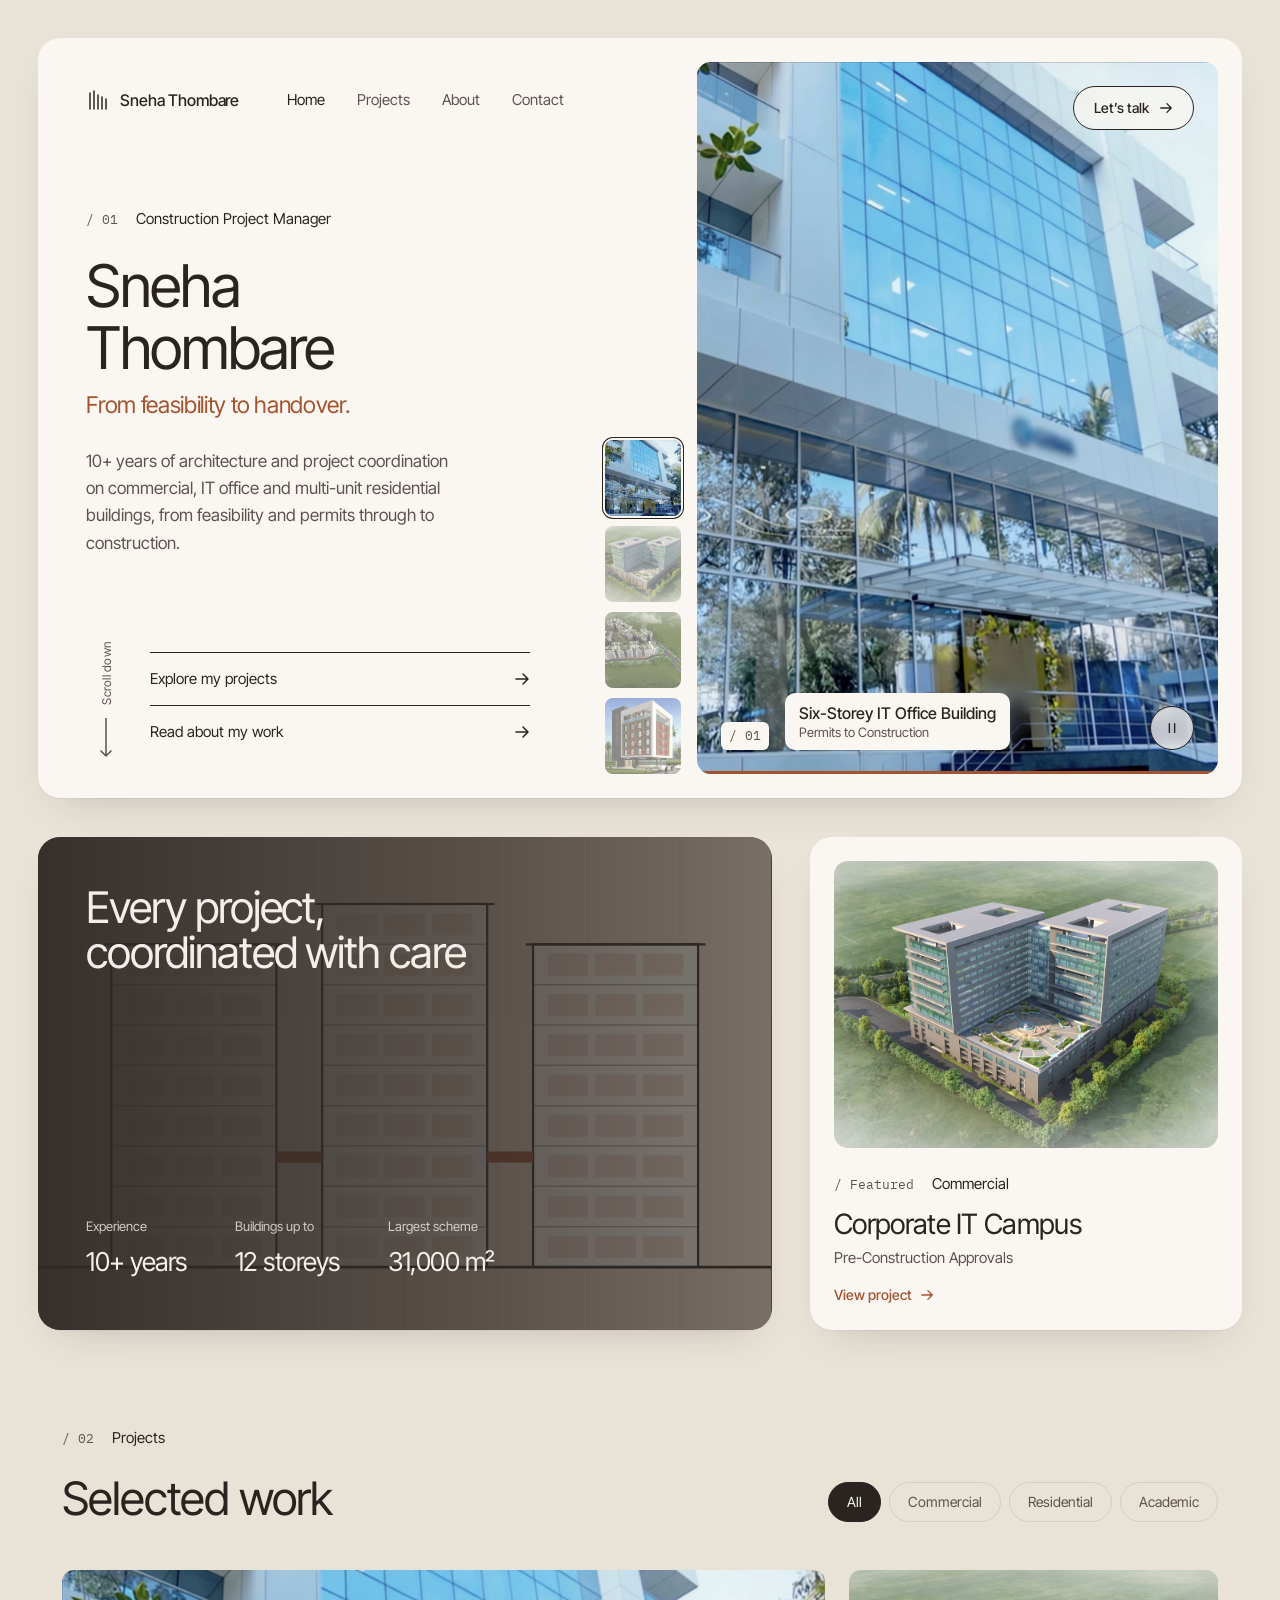
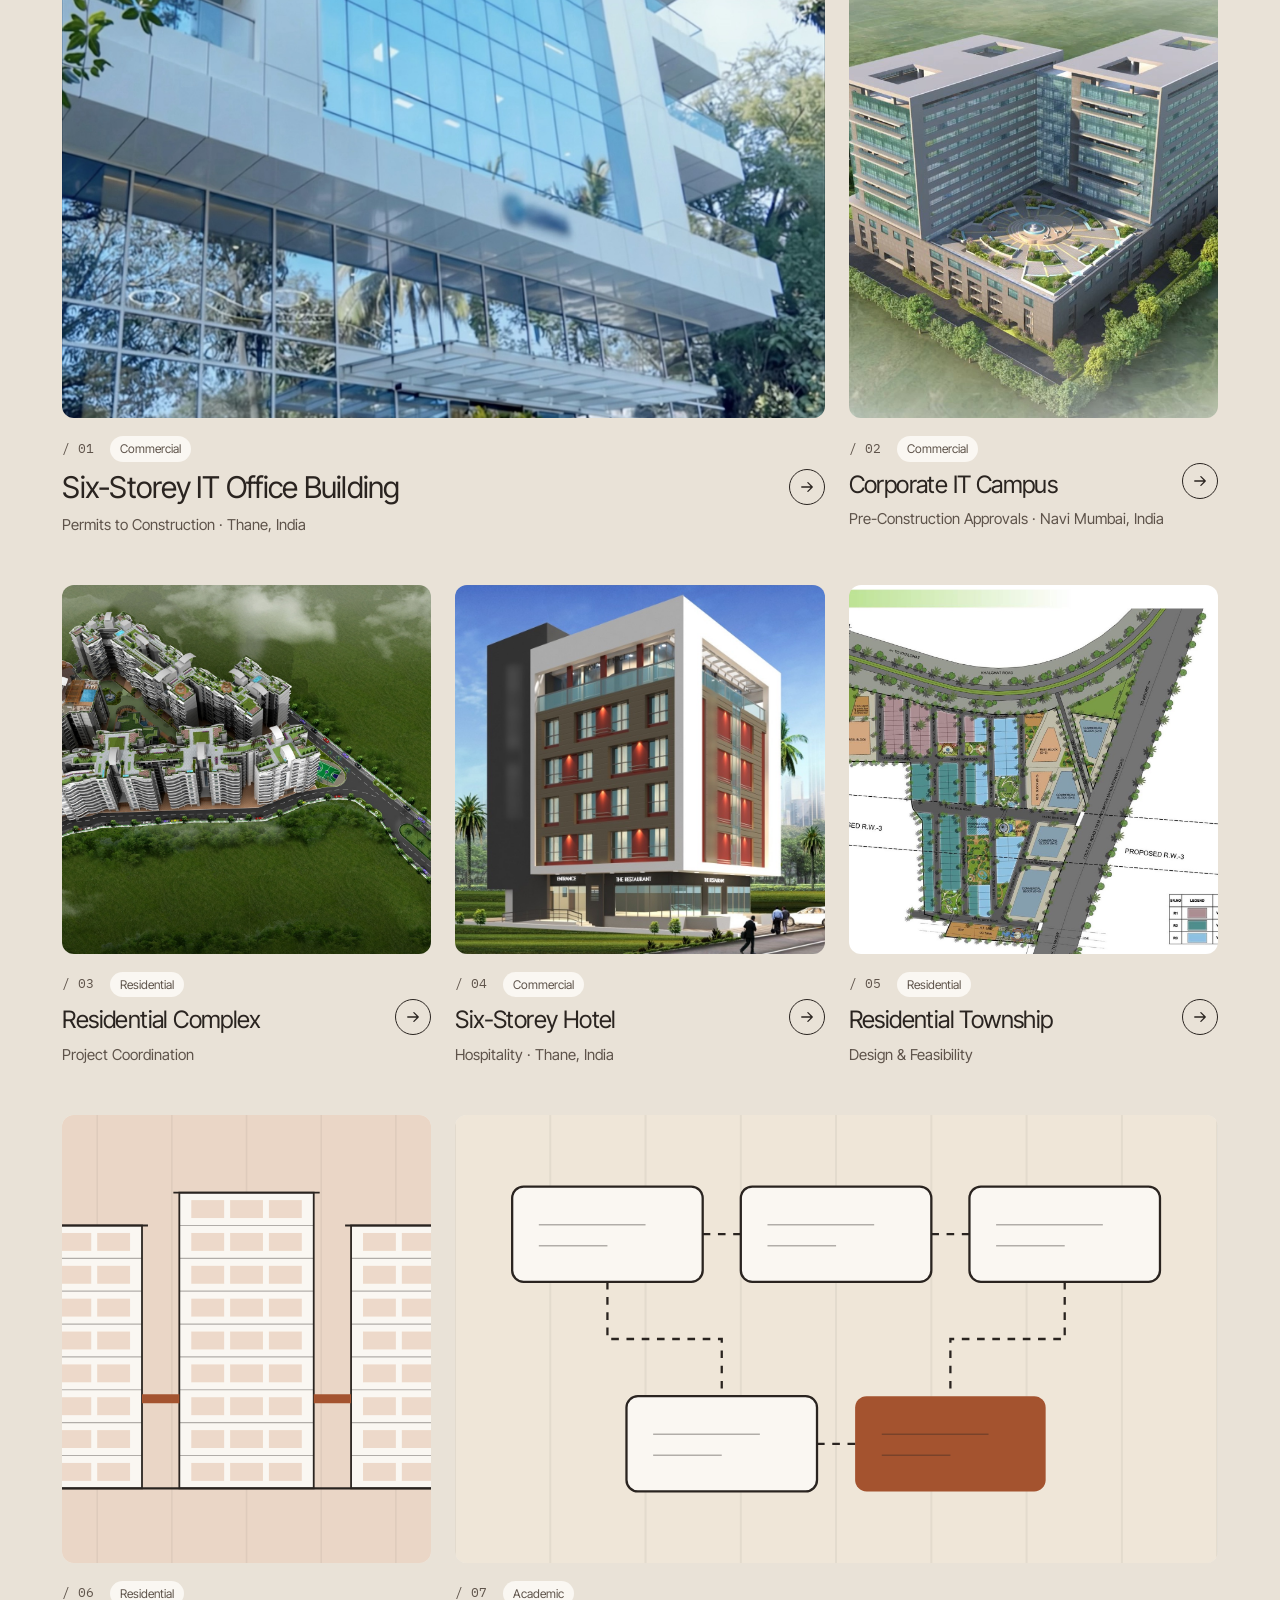
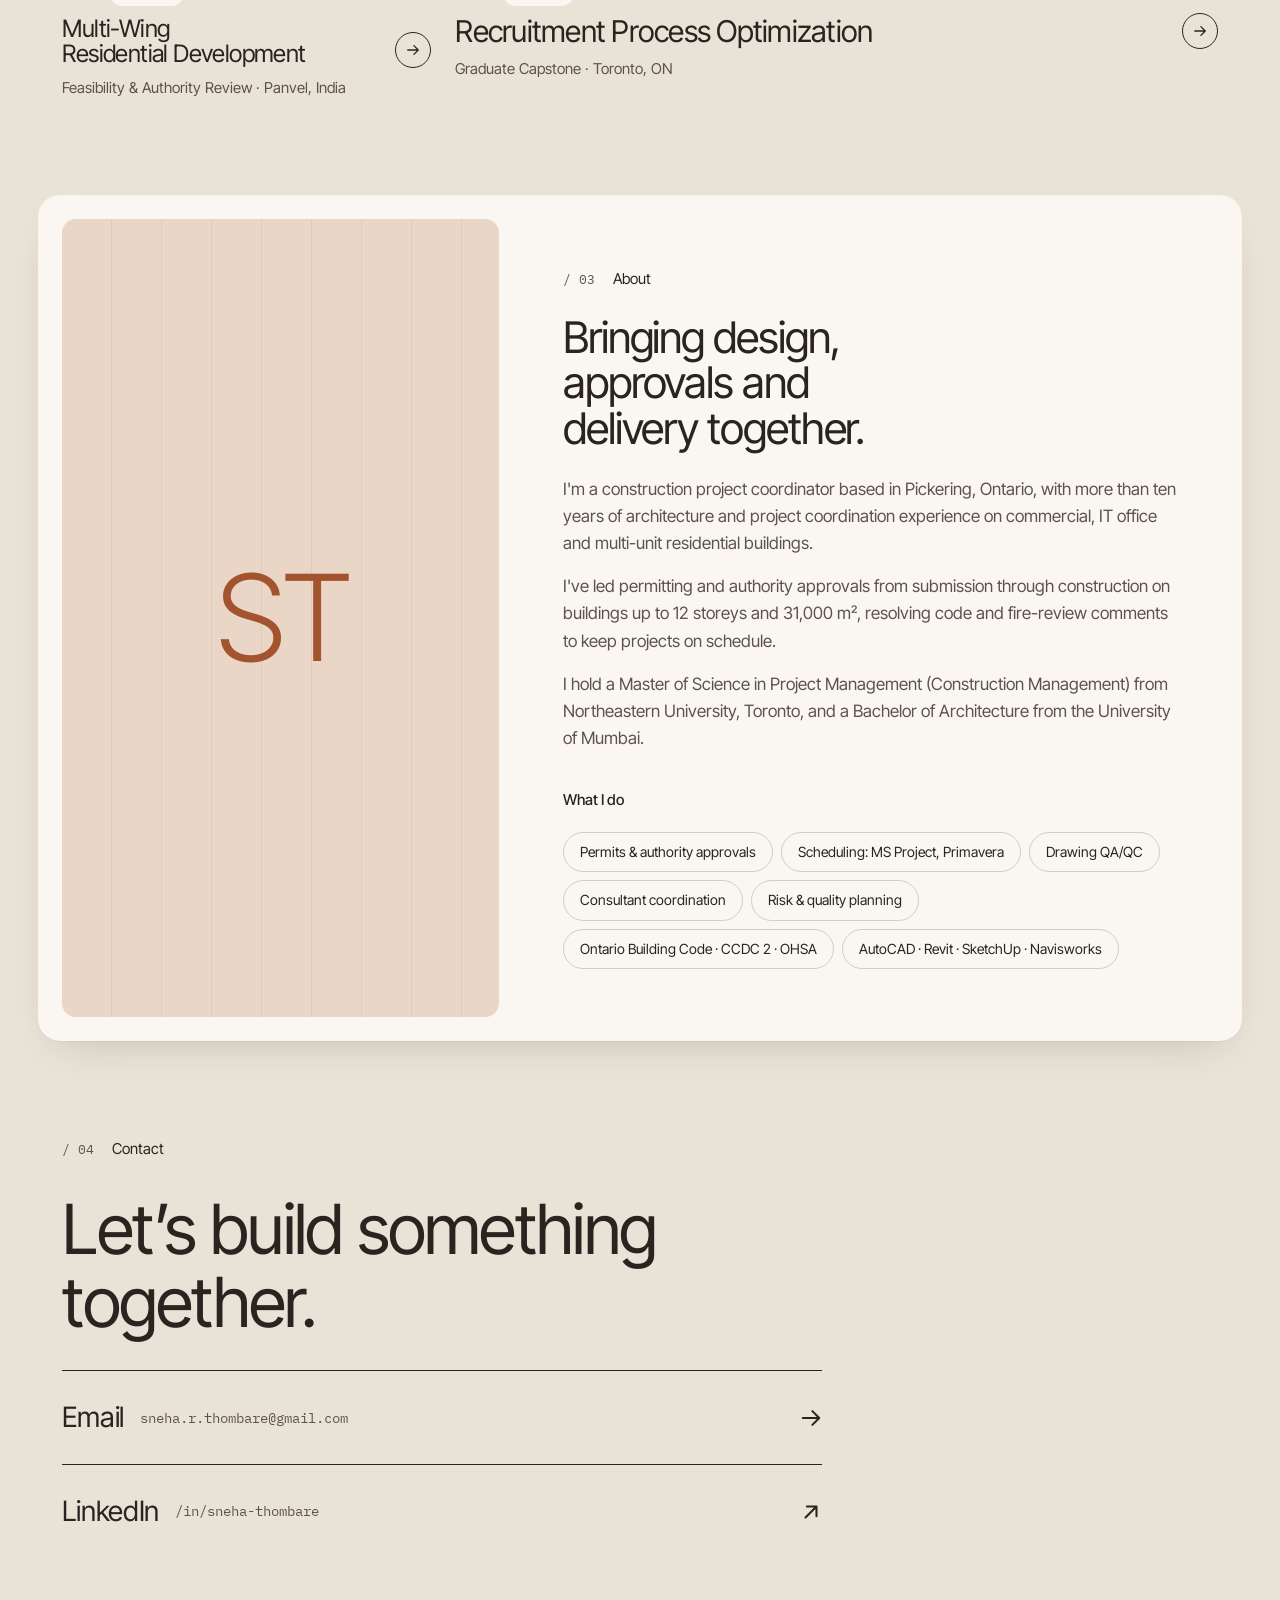
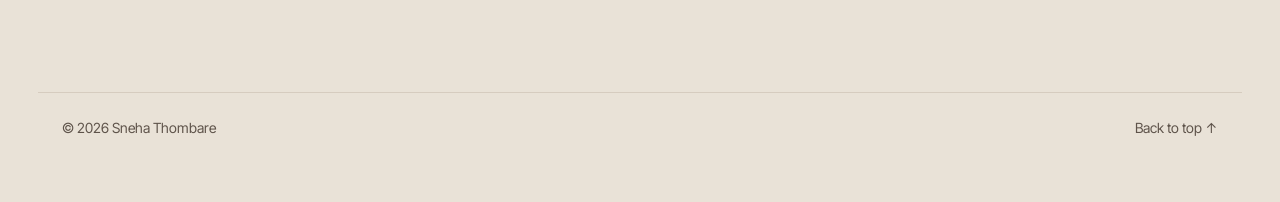
==== index.html @ eb69fbe0 "Portfolio website: home, project pages, photos Co-Authored-By: Claude Opus 5.5 <noreply@anthropic.co" ====
<!doctype html>
<html lang="en">
<head>
  <meta charset="utf-8" />
  <meta name="viewport" content="width=device-width, initial-scale=1" />
  <title>Sneha Thombare · Construction Project Manager</title>
  <meta name="description" content="Portfolio of Sneha Thombare, construction project manager working across residential and commercial developments." />
  <link rel="preconnect" href="https://fonts.googleapis.com" />
  <link rel="preconnect" href="https://fonts.gstatic.com" crossorigin />
  <link href="https://fonts.googleapis.com/css2?family=IBM+Plex+Mono:wght@400;500&family=Inter+Tight:wght@300;400;500;600&display=swap" rel="stylesheet" />
  <link rel="stylesheet" href="css/styles.css" />
</head>
<body>
  <a class="skip-link" href="#main">Skip to main content</a>

  <div class="page">
    <!-- ───────────── HERO SHEET ───────────── -->
    <header class="sheet hero" id="top">
      <div class="hero__text">
        <nav class="nav" aria-label="Primary">
          <a class="brand" href="#top" aria-label="Sneha Thombare, home">
            <svg class="brand__mark" viewBox="0 0 24 24" aria-hidden="true"><path d="M4 21V5M8 21V3M12 21V7M16 21V9M20 21V11"/></svg>
            <span class="brand__name">Sneha Thombare</span>
          </a>
          <button class="nav__toggle" aria-expanded="false" aria-controls="nav-links">Menu</button>
          <ul class="nav__links" id="nav-links">
            <li><a href="#top" aria-current="page">Home</a></li>
            <li><a href="#projects">Projects</a></li>
            <li><a href="#about">About</a></li>
            <li><a href="#contact">Contact</a></li>
          </ul>
        </nav>

        <div class="hero__body">
          <p class="eyebrow"><span class="eyebrow__num">/ 01</span><span data-site="title">Construction Project Manager</span></p>
          <h1 class="hero__title">Sneha <br />Thombare</h1>
          <p class="hero__tagline">From feasibility to handover.</p>
          <p class="hero__lede" data-site="intro"></p>
        </div>

        <div class="hero__foot">
          <a class="scroll-cue" href="#projects"><span>Scroll down</span><svg viewBox="0 0 12 40" aria-hidden="true"><path d="M6 0v38M1 33l5 5 5-5"/></svg></a>
          <ul class="link-rows">
            <li><a href="#projects">Explore my projects <svg viewBox="0 0 16 16" aria-hidden="true"><path d="M2 8h12M9 3l5 5-5 5"/></svg></a></li>
            <li><a href="#about">Read about my work <svg viewBox="0 0 16 16" aria-hidden="true"><path d="M2 8h12M9 3l5 5-5 5"/></svg></a></li>
          </ul>
        </div>
      </div>

      <div class="hero__visual">
        <div class="thumbs" role="group" aria-label="Featured projects" id="hero-thumbs"></div>
        <figure class="stage">
          <div class="stage__media" id="hero-stage"></div>
          <a class="pill" href="#contact">Let’s talk <svg viewBox="0 0 16 16" aria-hidden="true"><path d="M2 8h12M9 3l5 5-5 5"/></svg></a>
          <div class="stage__bar">
            <figcaption class="stage__caption" id="hero-caption"></figcaption>
            <button class="stage__toggle" id="hero-toggle" type="button" aria-label="Pause slideshow" aria-pressed="false">
              <svg class="i-pause" viewBox="0 0 16 16" aria-hidden="true"><path d="M5 3v10M11 3v10"/></svg>
              <svg class="i-play" viewBox="0 0 16 16" aria-hidden="true"><path d="M5 3l8 5-8 5z"/></svg>
            </button>
          </div>
          <div class="stage__progress" aria-hidden="true"><span id="hero-progress"></span></div>
        </figure>
      </div>
    </header>

    <main id="main">
      <!-- ───────────── BENTO STRIP ───────────── -->
      <section class="bento" aria-label="Highlights">
        <article class="sheet bento__statement">
          <div class="bento__statement-art" id="statement-art" aria-hidden="true"></div>
          <div class="bento__statement-text">
            <h2>Every project, <br />coordinated with care</h2>
            <dl class="stats" id="stats"></dl>
          </div>
        </article>
        <a class="sheet bento__feature" id="bento-feature" href="#projects"></a>
      </section>

      <!-- ───────────── PROJECTS ───────────── -->
      <section class="section" id="projects" aria-labelledby="projects-title">
        <div class="section__head">
          <p class="eyebrow"><span class="eyebrow__num">/ 02</span>Projects</p>
          <h2 id="projects-title" class="section__title">Selected work</h2>
          <div class="filters" role="group" aria-label="Filter projects by category" id="filters"></div>
        </div>
        <ul class="grid" id="project-grid"></ul>
        <p class="grid__empty" id="grid-status" role="status" aria-live="polite"></p>
      </section>

      <!-- ───────────── ABOUT ───────────── -->
      <section class="section sheet about" id="about" aria-labelledby="about-title">
        <div class="about__portrait">
          <!-- Replace with: <img src="images/portrait.jpg" alt="Portrait of Sneha Thombare" width="600" height="750"> -->
          <div class="portrait-ph" aria-hidden="true"><span>ST</span></div>
        </div>
        <div class="about__text">
          <p class="eyebrow"><span class="eyebrow__num">/ 03</span>About</p>
          <h2 id="about-title" class="section__title">Bringing design, approvals and delivery together.</h2>
          <div id="about-bio" class="about__bio"></div>
          <h3 class="about__sub">What I do</h3>
          <ul class="skills" id="about-skills"></ul>
        </div>
      </section>

      <!-- ───────────── CONTACT ───────────── -->
      <section class="section contact" id="contact" aria-labelledby="contact-title">
        <p class="eyebrow"><span class="eyebrow__num">/ 04</span>Contact</p>
        <h2 id="contact-title" class="contact__title">Let’s build something <br />together.</h2>
        <ul class="link-rows link-rows--lg">
          <li><a id="contact-email" href="#">Email <span class="link-rows__meta" data-site="email"></span><svg viewBox="0 0 16 16" aria-hidden="true"><path d="M2 8h12M9 3l5 5-5 5"/></svg></a></li>
          <li><a id="contact-linkedin" href="#" target="_blank" rel="noopener">LinkedIn <span class="link-rows__meta">/in/sneha-thombare</span><svg viewBox="0 0 16 16" aria-hidden="true"><path d="M4 12L12 4M5 4h7v7"/></svg></a></li>
        </ul>
      </section>
    </main>

    <footer class="footer">
      <span>© <span id="year"></span> Sneha Thombare</span>
      <a href="#top">Back to top ↑</a>
    </footer>
  </div>

  <script src="js/data.js"></script>
  <script src="js/main.js"></script>
</body>
</html>
---- css/styles.css ----
/* ─────────────────────────────────────────────
   Sneha Thombare · Portfolio
   Warm earthy palette — edit the tokens below to re-brand.
   ───────────────────────────────────────────── */
:root {
  color-scheme: light;

  /* Colour tokens */
  --bg: #e9e2d7;          /* sand page background */
  --surface: #faf7f2;     /* sheet / card */
  --surface-2: #f2ece3;   /* subtle panels */
  --ink: #2a2420;         /* primary text */
  --ink-soft: #5e534a;    /* secondary text (≥5.9:1 on sand) */
  --line: #d6ccbf;        /* hairlines */
  --accent: #a4532f;      /* terracotta */
  --accent-ink: #ffffff;
  --accent-soft: #e8cdb9;
  --olive: #7c7f5c;
  --dark: #2f2925;
  --on-dark: #f3eee6;

  /* Art tones */
  --tone-sand: #efe6d8;
  --tone-clay: #ead6c6;
  --tone-stone: #e3dfd6;

  /* Type */
  --font-sans: "Inter Tight", system-ui, -apple-system, "Segoe UI", sans-serif;
  --font-mono: "IBM Plex Mono", ui-monospace, "SF Mono", Menlo, monospace;

  /* Spacing (8pt) & shape */
  --s1: 8px; --s2: 16px; --s3: 24px; --s4: 32px; --s5: 48px; --s6: 64px; --s7: 96px;
  --radius: 22px;
  --radius-sm: 12px;
  --shadow: 0 1px 0 rgb(42 36 32 / 0.04), 0 18px 40px -24px rgb(42 36 32 / 0.25);
  --ease: cubic-bezier(0.2, 0.7, 0.2, 1);
  --gutter: clamp(16px, 3vw, 40px);
}

*, *::before, *::after { box-sizing: border-box; }
html { scroll-behavior: smooth; -webkit-text-size-adjust: 100%; }
body {
  margin: 0;
  background: var(--bg);
  color: var(--ink);
  font-family: var(--font-sans);
  font-size: 16px;
  line-height: 1.6;
  -webkit-font-smoothing: antialiased;
}
img, svg { display: block; max-width: 100%; }
a { color: inherit; text-decoration: none; }
button { font: inherit; color: inherit; cursor: pointer; }
h1, h2, h3 { margin: 0; font-weight: 400; letter-spacing: -0.025em; line-height: 1.05; text-wrap: balance; }
p { margin: 0; }
ul { margin: 0; padding: 0; list-style: none; }
:focus-visible { outline: 2px solid var(--accent); outline-offset: 3px; border-radius: 6px; }

.skip-link {
  position: absolute; left: var(--s2); top: -60px; z-index: 100;
  background: var(--ink); color: var(--surface); padding: 10px 16px; border-radius: 8px;
}
.skip-link:focus { top: var(--s2); }

/* svg icon strokes */
.brand__mark path, .link-rows svg path, .pill svg path, .scroll-cue svg path,
.card__arrow svg path, .more svg path, .back svg path {
  fill: none; stroke: currentColor; stroke-width: 1.5; stroke-linecap: round; stroke-linejoin: round;
}

.page { max-width: 1360px; margin: 0 auto; padding: var(--gutter); display: grid; gap: var(--gutter); }
.sheet { background: var(--surface); border-radius: var(--radius); box-shadow: var(--shadow); }

.eyebrow {
  display: flex; gap: 18px; align-items: baseline;
  font-size: 15px; color: var(--ink);
}
.eyebrow__num { font-family: var(--font-mono); font-size: 13px; color: var(--ink-soft); }

/* ───────── HERO ───────── */
.hero {
  display: grid;
  grid-template-columns: minmax(0, 1fr) minmax(0, 1.18fr);
  gap: var(--s3);
  padding: var(--s3);
  min-height: min(760px, calc(100dvh - 2 * var(--gutter)));
}
.hero__text { display: flex; flex-direction: column; padding: var(--s2) var(--s2) var(--s2) var(--s3); }

.nav { display: flex; align-items: center; gap: var(--s5); position: relative; }
.brand { display: inline-flex; align-items: center; gap: 10px; min-height: 44px; }
.brand__mark { width: 24px; height: 24px; }
.brand__name { font-weight: 500; letter-spacing: -0.01em; }
.nav__links { display: flex; gap: var(--s4); font-size: 15px; }
.nav__links a { color: var(--ink-soft); padding: 10px 0; transition: color .2s var(--ease); }
.nav__links a:hover, .nav__links a[aria-current="page"] { color: var(--ink); }
.nav__toggle { display: none; }

.hero__body { margin-top: auto; padding-top: var(--s6); }
.hero__title { font-size: clamp(40px, 4.6vw, 68px); font-weight: 400; margin: var(--s3) 0 var(--s1); }
.hero__tagline { font-size: clamp(20px, 1.8vw, 26px); letter-spacing: -0.015em; color: var(--accent); margin-bottom: var(--s3); }
.hero__lede { max-width: 38ch; color: var(--ink-soft); font-size: 17px; }

.hero__foot { margin-top: auto; padding-top: var(--s6); display: grid; grid-template-columns: 40px 1fr; align-items: end; gap: var(--s3); }
.scroll-cue { display: flex; flex-direction: column; align-items: center; gap: 14px; font-size: 12px; color: var(--ink-soft); }
.scroll-cue span { writing-mode: vertical-rl; transform: rotate(180deg); letter-spacing: .02em; }
.scroll-cue svg { width: 12px; height: 40px; }

.link-rows { max-width: 380px; }
.link-rows a {
  display: flex; align-items: center; gap: var(--s2);
  border-top: 1px solid var(--ink);
  padding: 14px 0; min-height: 52px; font-size: 15px;
  transition: color .2s var(--ease), padding .25s var(--ease);
}
.link-rows a svg { width: 16px; height: 16px; margin-left: auto; transition: transform .25s var(--ease); }
.link-rows a:hover { color: var(--accent); }
.link-rows a:hover svg { transform: translateX(4px); }

.hero__visual { display: grid; grid-template-columns: 76px minmax(0, 1fr); gap: var(--s2); align-items: end; }
.thumbs { display: grid; gap: 10px; padding-bottom: 0; }
.thumb {
  padding: 0; border: 0; background: none; border-radius: 8px; overflow: hidden;
  aspect-ratio: 1; opacity: .55; outline-offset: 2px;
  transition: opacity .25s var(--ease), transform .25s var(--ease);
}
.thumb:hover { opacity: .85; }
.thumb[aria-pressed="true"] { opacity: 1; box-shadow: 0 0 0 2px var(--surface), 0 0 0 3px var(--ink); }
.thumb svg, .thumb img { width: 100%; height: 100%; object-fit: cover; }

.stage { position: relative; margin: 0; height: 100%; min-height: 420px; border-radius: 14px; overflow: hidden; background: var(--surface-2); }
.stage__media, .stage__media svg, .stage__media img { position: absolute; inset: 0; width: 100%; height: 100%; object-fit: cover; }
.stage__media.is-swap { animation: swap .6s var(--ease); }
@keyframes swap { from { opacity: 0; transform: scale(1.03); } to { opacity: 1; transform: none; } }
.pill {
  position: absolute; top: var(--s3); right: var(--s3);
  display: inline-flex; align-items: center; gap: 10px;
  min-height: 44px; padding: 0 20px; border-radius: 999px;
  border: 1px solid var(--ink); background: rgb(250 247 242 / .75); backdrop-filter: blur(6px);
  font-size: 14px; font-weight: 500;
  transition: background .2s var(--ease), color .2s var(--ease), border-color .2s var(--ease);
}
.pill svg { width: 14px; height: 14px; }
.pill:hover { background: var(--accent); border-color: var(--accent); color: var(--accent-ink); }
.pill--static { position: static; margin-top: var(--s3); }
.stage__bar {
  position: absolute; left: var(--s3); bottom: var(--s3); right: var(--s3);
  display: flex; align-items: flex-end; justify-content: space-between; gap: var(--s2);
}
.stage__caption { display: flex; align-items: flex-end; gap: var(--s2); min-width: 0; }
.stage__toggle {
  flex: none; width: 44px; height: 44px; border-radius: 50%;
  display: grid; place-items: center;
  border: 1px solid var(--ink); background: rgb(250 247 242 / .75); backdrop-filter: blur(6px);
  transition: background .2s var(--ease), color .2s var(--ease);
}
.stage__toggle:hover { background: var(--ink); color: var(--surface); }
.stage__toggle svg { width: 14px; height: 14px; }
.stage__toggle path { stroke: currentColor; stroke-width: 1.6; stroke-linecap: round; stroke-linejoin: round; fill: none; }
.stage__toggle .i-play path { fill: currentColor; }
.stage__toggle .i-play, .stage__toggle.is-paused .i-pause { display: none; }
.stage__toggle.is-paused .i-play { display: block; }
.stage__progress { position: absolute; left: 0; right: 0; bottom: 0; height: 3px; background: rgb(42 36 32 / .08); }
.stage__progress span { display: block; height: 100%; width: 100%; background: var(--accent); transform-origin: left; transform: scaleX(0); }
@keyframes progress { from { transform: scaleX(0); } to { transform: scaleX(1); } }
.stage__num { white-space: nowrap; font-family: var(--font-mono); font-size: 13px; color: var(--ink); background: var(--surface); padding: 4px 8px; border-radius: 6px; }
.stage__caption a { display: grid; background: var(--surface); padding: 10px 14px; border-radius: 10px; line-height: 1.3; }
.stage__caption strong { font-weight: 500; }
.stage__caption span { font-size: 13px; color: var(--ink-soft); }
.stage__caption a:hover strong { color: var(--accent); }

/* ───────── BENTO ───────── */
.bento { display: grid; grid-template-columns: minmax(0, 1.7fr) minmax(0, 1fr); gap: var(--gutter); }
.bento__statement { position: relative; overflow: hidden; min-height: 440px; background: var(--dark); color: var(--on-dark); display: flex; }
.bento__statement-art { position: absolute; inset: 0; opacity: .5; }
.bento__statement-art svg { width: 100%; height: 100%; }
.bento__statement::after { content: ""; position: absolute; inset: 0; background: linear-gradient(90deg, rgb(47 41 37 / .92) 0%, rgb(47 41 37 / .55) 60%, rgb(47 41 37 / .2)); }
.bento__statement-text { position: relative; z-index: 1; padding: var(--s5); display: flex; flex-direction: column; justify-content: space-between; gap: var(--s5); }
.bento__statement h2 { font-size: clamp(32px, 3.4vw, 50px); }
.stats { display: flex; gap: var(--s5); margin: 0; }
.stats dt { font-size: 13px; opacity: .8; }
.stats dd { margin: 4px 0 0; font-size: 26px; letter-spacing: -0.02em; }

.bento__feature { display: flex; flex-direction: column; padding: var(--s3); gap: var(--s3); transition: transform .3s var(--ease); }
.bento__feature-media { border-radius: 14px; overflow: hidden; aspect-ratio: 4/3; }
.bento__feature-media svg, .bento__feature-media img { width: 100%; height: 100%; object-fit: cover; transition: transform .6s var(--ease); }
.bento__feature:hover .bento__feature-media > * { transform: scale(1.03); }
.bento__feature-text { display: grid; gap: 6px; margin-top: auto; }
.bento__feature h3 { font-size: 28px; margin-top: 8px; }
.bento__feature-text > p:not(.eyebrow) { color: var(--ink-soft); font-size: 15px; }
.more { display: inline-flex; align-items: center; gap: 8px; font-size: 14px; font-weight: 500; margin-top: 8px; color: var(--accent); }
.more svg { width: 14px; height: 14px; transition: transform .25s var(--ease); }
.bento__feature:hover .more svg { transform: translateX(4px); }

/* ───────── SECTIONS ───────── */
.section { padding: var(--s7) var(--s3) var(--s5); scroll-margin-top: var(--s3); }
.section__head { display: grid; grid-template-columns: 1fr auto; align-items: end; gap: var(--s3) var(--s4); margin-bottom: var(--s5); }
.section__head .eyebrow { grid-column: 1 / -1; }
.section__title { font-size: clamp(32px, 3.6vw, 52px); }

.filters { display: flex; flex-wrap: wrap; gap: 8px; }
.chip {
  min-height: 40px; padding: 0 18px; border-radius: 999px;
  border: 1px solid var(--line); background: transparent; font-size: 14px; color: var(--ink-soft);
  transition: all .2s var(--ease);
}
.chip:hover { border-color: var(--ink); color: var(--ink); }
.chip[aria-pressed="true"] { background: var(--ink); border-color: var(--ink); color: var(--surface); }

/* Bento grid — 6 columns. lg spans 4, sm/md span 2.
   lg (8:5) and sm (4:5) share the same image height, so rows line up. */
.grid { display: grid; grid-template-columns: repeat(6, minmax(0, 1fr)); gap: var(--s5) var(--s3); }
.card { grid-column: span 2; }
.card--lg { grid-column: span 4; }
.card a { display: grid; gap: 10px; position: relative; }
.card[hidden] { display: none; }
.card__media { aspect-ratio: 4/3; border-radius: var(--radius-sm); overflow: hidden; background: var(--surface-2); }
.card--lg .card__media, .card--sm .card__media { aspect-ratio: auto; height: clamp(340px, 35vw, 500px); }
.card--md .card__media { aspect-ratio: 1/1; }
.card--lg .card__title { font-size: 30px; }
.card__media svg, .card__media img { width: 100%; height: 100%; object-fit: cover; transition: transform .6s var(--ease); }
.card a:hover .card__media > * { transform: scale(1.04); }
.card__meta { display: flex; align-items: center; gap: var(--s2); margin-top: 8px; }
.card__num { font-family: var(--font-mono); font-size: 13px; color: var(--ink-soft); }
.tag { font-size: 12px; padding: 3px 10px; border-radius: 999px; background: var(--surface); color: var(--ink-soft); }
.card__title { font-size: 24px; padding-right: 40px; }
.card__phase { font-size: 15px; color: var(--ink-soft); }
.card__arrow { position: absolute; right: 0; bottom: 32px; width: 36px; height: 36px; border-radius: 50%; border: 1px solid var(--ink); display: grid; place-items: center; transition: all .25s var(--ease); }
.card__arrow svg { width: 14px; height: 14px; }
.card a:hover .card__arrow { background: var(--accent); border-color: var(--accent); color: var(--accent-ink); }
.card a:hover .card__title { color: var(--accent); }
.grid__empty { margin-top: var(--s3); font-size: 14px; color: var(--ink-soft); min-height: 1lh; }

/* About */
.about { display: grid; grid-template-columns: minmax(0, 0.8fr) minmax(0, 1.2fr); gap: var(--s6); padding: var(--s3); }
.about__portrait { border-radius: 14px; overflow: hidden; min-height: 420px; }
.portrait-ph { height: 100%; min-height: 420px; display: grid; place-items: center; background:
  repeating-linear-gradient(90deg, transparent 0 49px, rgb(42 36 32 / .06) 49px 50px), var(--tone-clay); }
.portrait-ph span { font-size: 120px; font-weight: 300; letter-spacing: -0.05em; color: var(--accent); }
.about__portrait img { width: 100%; height: 100%; object-fit: cover; }
.about__text { padding: var(--s5) var(--s4) var(--s5) 0; display: grid; gap: var(--s3); align-content: center; }
.about__text .section__title { font-size: clamp(30px, 3.4vw, 48px); max-width: 18ch; }
.about__bio { display: grid; gap: var(--s2); color: var(--ink-soft); max-width: 62ch; font-size: 17px; }
.about__sub { font-size: 15px; font-weight: 500; letter-spacing: 0; margin-top: var(--s2); }
.skills { display: flex; flex-wrap: wrap; gap: 8px; }
.skills li { font-size: 14px; padding: 8px 16px; border: 1px solid var(--line); border-radius: 999px; }

/* Contact */
.contact { display: grid; gap: var(--s4); padding-bottom: var(--s7); }
.contact__title { font-size: clamp(38px, 5.4vw, 80px); }
.link-rows--lg { max-width: 760px; }
.link-rows--lg a { font-size: clamp(20px, 2.2vw, 28px); padding: var(--s3) 0; letter-spacing: -0.01em; }
.link-rows--lg a svg { width: 22px; height: 22px; }
.link-rows__meta { font-family: var(--font-mono); font-size: 14px; color: var(--ink-soft); letter-spacing: 0; overflow-wrap: anywhere; }

.footer { display: flex; justify-content: space-between; gap: var(--s2); padding: var(--s3); border-top: 1px solid var(--line); font-size: 14px; color: var(--ink-soft); }
.footer a:hover { color: var(--accent); }

/* ───────── CASE STUDY ───────── */
.bar { display: flex; align-items: center; justify-content: space-between; padding: var(--s1) var(--s3); }
.back { display: inline-flex; align-items: center; gap: 10px; min-height: 44px; font-size: 15px; }
.back svg { width: 16px; height: 16px; transition: transform .25s var(--ease); }
.back:hover { color: var(--accent); }
.back:hover svg { transform: translateX(-4px); }
.case { display: grid; gap: var(--gutter); outline: none; }
.case__hero { display: grid; grid-template-columns: minmax(0, 1fr) minmax(0, 1.25fr); gap: var(--s4); padding: var(--s3); }
.case__intro { padding: var(--s5) var(--s3); display: flex; flex-direction: column; gap: var(--s3); }
.case__title { font-size: clamp(36px, 4vw, 60px); }
.case__summary { color: var(--ink-soft); font-size: 17px; max-width: 46ch; }
.facts { display: grid; margin: auto 0 0; border-top: 1px solid var(--ink); }
.facts div { display: flex; justify-content: space-between; gap: var(--s2); padding: 14px 0; border-bottom: 1px solid var(--line); font-size: 15px; }
.facts dt { color: var(--ink-soft); }
.facts dd { margin: 0; text-align: right; }
.case__media { margin: 0; border-radius: 14px; overflow: hidden; min-height: 480px; }
.case__media svg, .case__media img { width: 100%; height: 100%; object-fit: cover; }
.case__body { display: grid; grid-template-columns: minmax(0, 1.6fr) minmax(0, 1fr); gap: var(--gutter); }
.highlights { margin: 0; padding: 0; list-style: none; counter-reset: h; display: grid; gap: var(--s3); }
.highlights li { counter-increment: h; display: grid; grid-template-columns: 40px 1fr; gap: var(--s2); color: var(--ink-soft); font-size: 17px; max-width: 70ch; padding-top: var(--s2); border-top: 1px solid var(--line); }
.highlights li::before { content: "/ " counter(h, decimal-leading-zero); font-family: var(--font-mono); font-size: 13px; color: var(--accent); padding-top: 4px; }
.gallery { display: grid; grid-template-columns: repeat(2, minmax(0, 1fr)); gap: var(--gutter); }
.gallery figure { margin: 0; padding: var(--s2); display: grid; gap: 12px; align-content: start; }
.gallery a { display: block; border-radius: var(--radius-sm); overflow: hidden; background: var(--surface-2); cursor: zoom-in; }
.gallery img { width: 100%; height: auto; transition: transform .6s var(--ease); }
.gallery a:hover img { transform: scale(1.02); }
.gallery figcaption { display: flex; gap: 12px; align-items: baseline; font-size: 14px; color: var(--ink-soft); padding: 0 4px 4px; }
.case__block { padding: var(--s5); display: grid; gap: var(--s3); align-content: start; }
.case__block p { color: var(--ink-soft); font-size: 17px; max-width: 60ch; }
.case__h { font-size: 28px; display: grid; gap: 12px; }
.case__pager { display: grid; grid-template-columns: 1fr 1fr; gap: var(--gutter); }
.case__pager a { padding: var(--s4); display: grid; gap: 8px; transition: transform .3s var(--ease); }
.case__pager a:last-child { text-align: right; }
.case__pager a:last-child .eyebrow { justify-content: flex-end; }
.case__pager strong { font-size: 24px; font-weight: 400; letter-spacing: -0.02em; }
.case__pager a:hover strong { color: var(--accent); }
.case__missing { padding: var(--s6); display: grid; gap: var(--s2); justify-items: start; }
.case__missing h1 { font-size: 48px; }

/* ───────── Placeholder art ───────── */
.art { --tone: var(--tone-sand); }
.art--clay { --tone: var(--tone-clay); }
.art--stone { --tone: var(--tone-stone); }
.a-sky { fill: var(--tone); }
.a-grid line { stroke: var(--ink); stroke-opacity: .06; }
.a-body { fill: var(--surface); stroke: var(--ink); stroke-width: 1.2; }
.a-glass { fill: var(--accent-soft); fill-opacity: .7; }
.a-plot { stroke: var(--ink); stroke-width: .8; stroke-opacity: .5; }
.a-thin { stroke: var(--ink); stroke-opacity: .35; stroke-width: .8; }
.a-line { stroke: var(--ink); stroke-width: 1.2; fill: none; }
.a-dash { stroke-dasharray: 4 4; }
.a-ground { stroke: var(--ink); stroke-width: 1.5; }
.a-tree { fill: var(--olive); fill-opacity: .8; }
.a-ring { fill: none; stroke: var(--ink); stroke-opacity: .4; stroke-dasharray: 3 4; }
.a-road { stroke: var(--surface); stroke-width: 22; fill: none; }
.a-sun { fill: var(--accent); fill-opacity: .85; }
.a-accent { fill: var(--accent); }
.a-accent-line { stroke: var(--accent); stroke-width: 6; }

/* ───────── Motion ───────── */
.reveal { opacity: 0; transform: translateY(18px); transition: opacity .7s var(--ease) var(--d, 0ms), transform .7s var(--ease) var(--d, 0ms); }
.reveal.is-in { opacity: 1; transform: none; }
@media (prefers-reduced-motion: reduce) {
  html { scroll-behavior: auto; }
  *, *::before, *::after { animation-duration: 0.01ms !important; transition-duration: 0.01ms !important; }
  .reveal { opacity: 1; transform: none; }
}

/* ───────── Responsive ───────── */
@media (max-width: 1080px) {
  .hero { grid-template-columns: 1fr; min-height: 0; }
  .hero__body { padding-top: var(--s5); }
  .hero__foot { padding-top: var(--s5); }
  .hero__visual { grid-template-columns: 1fr; }
  .thumbs { grid-template-columns: repeat(4, 64px); order: 2; }
  .stage { min-height: 0; aspect-ratio: 4/3; }
  .grid { grid-template-columns: repeat(2, minmax(0, 1fr)); }
  .card, .card--sm, .card--md { grid-column: span 1; }
  .card--lg { grid-column: 1 / -1; }
  .card__media, .card--sm .card__media, .card--md .card__media { aspect-ratio: 4/3; height: auto; }
  .card--lg .card__media { aspect-ratio: 16/9; height: auto; }
  .bento { grid-template-columns: 1fr; }
  .about { grid-template-columns: 1fr; gap: var(--s3); }
  .about__portrait, .portrait-ph { min-height: 320px; }
  .about__text { padding: var(--s3) var(--s2); }
  .case__hero, .case__body { grid-template-columns: 1fr; }
  .case__media { min-height: 0; aspect-ratio: 4/3; }
}
@media (max-width: 720px) {
  .hero { padding: var(--s2); }
  .hero__text { padding: 0; }
  .nav { justify-content: space-between; gap: var(--s2); }
  .nav__toggle {
    display: inline-flex; align-items: center; min-height: 44px; padding: 0 16px;
    border: 1px solid var(--ink); border-radius: 999px; background: transparent; font-size: 14px;
  }
  .nav__links {
    display: none; position: absolute; top: calc(100% + 8px); left: 0; right: 0; z-index: 20;
    flex-direction: column; gap: 0; padding: var(--s1) var(--s2);
    background: var(--surface); border: 1px solid var(--line); border-radius: var(--radius-sm); box-shadow: var(--shadow);
  }
  .nav__links.is-open { display: flex; }
  .nav__links a { display: block; padding: 12px 0; }
  .hero__foot { grid-template-columns: 1fr; }
  .scroll-cue { display: none; }
  .link-rows { max-width: none; }
  .pill { top: var(--s2); right: var(--s2); }
  .stage__caption { left: var(--s2); right: var(--s2); bottom: var(--s2); }
  .thumbs { grid-template-columns: repeat(4, minmax(0, 1fr)); }
  .bento__statement { min-height: 380px; }
  .bento__statement-text { padding: var(--s4) var(--s3); }
  .stats { gap: var(--s4); flex-wrap: wrap; }
  .section { padding: var(--s6) var(--s1) var(--s4); }
  .section__head { grid-template-columns: 1fr; }
  .grid { grid-template-columns: 1fr; }
  .card, .card--lg, .card--sm, .card--md { grid-column: auto; }
  .card--lg .card__media { aspect-ratio: 4/3; }
  .card--lg .card__title { font-size: 24px; }
  .stage__bar { left: var(--s2); right: var(--s2); bottom: var(--s2); }
  .stage__num { display: none; }
  .case__intro { padding: var(--s3) var(--s1); }
  .case__block { padding: var(--s4) var(--s3); }
  .case__pager, .gallery { grid-template-columns: 1fr; }
  .highlights li { grid-template-columns: 1fr; gap: 4px; font-size: 16px; }
  .case__pager a:last-child { text-align: left; }
  .case__pager a:last-child .eyebrow { justify-content: flex-start; }
  .footer { flex-direction: column; }
}
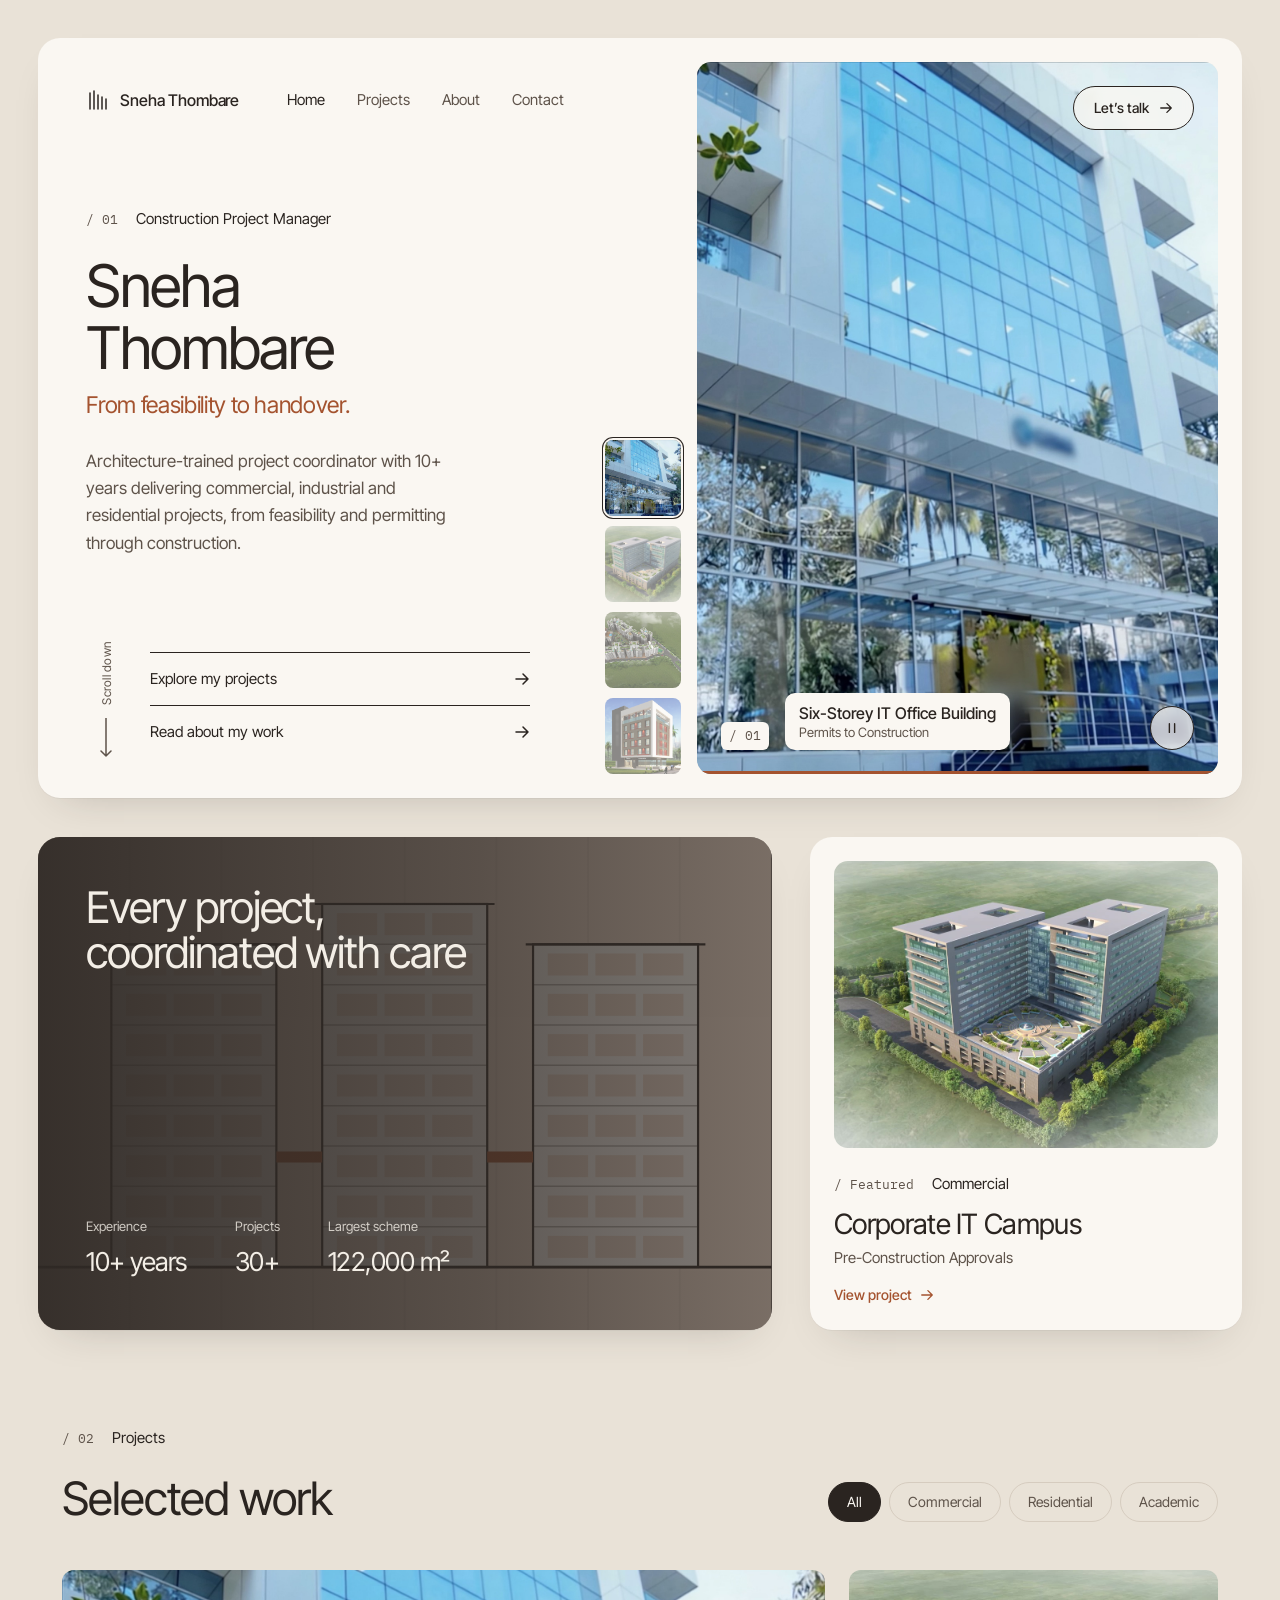
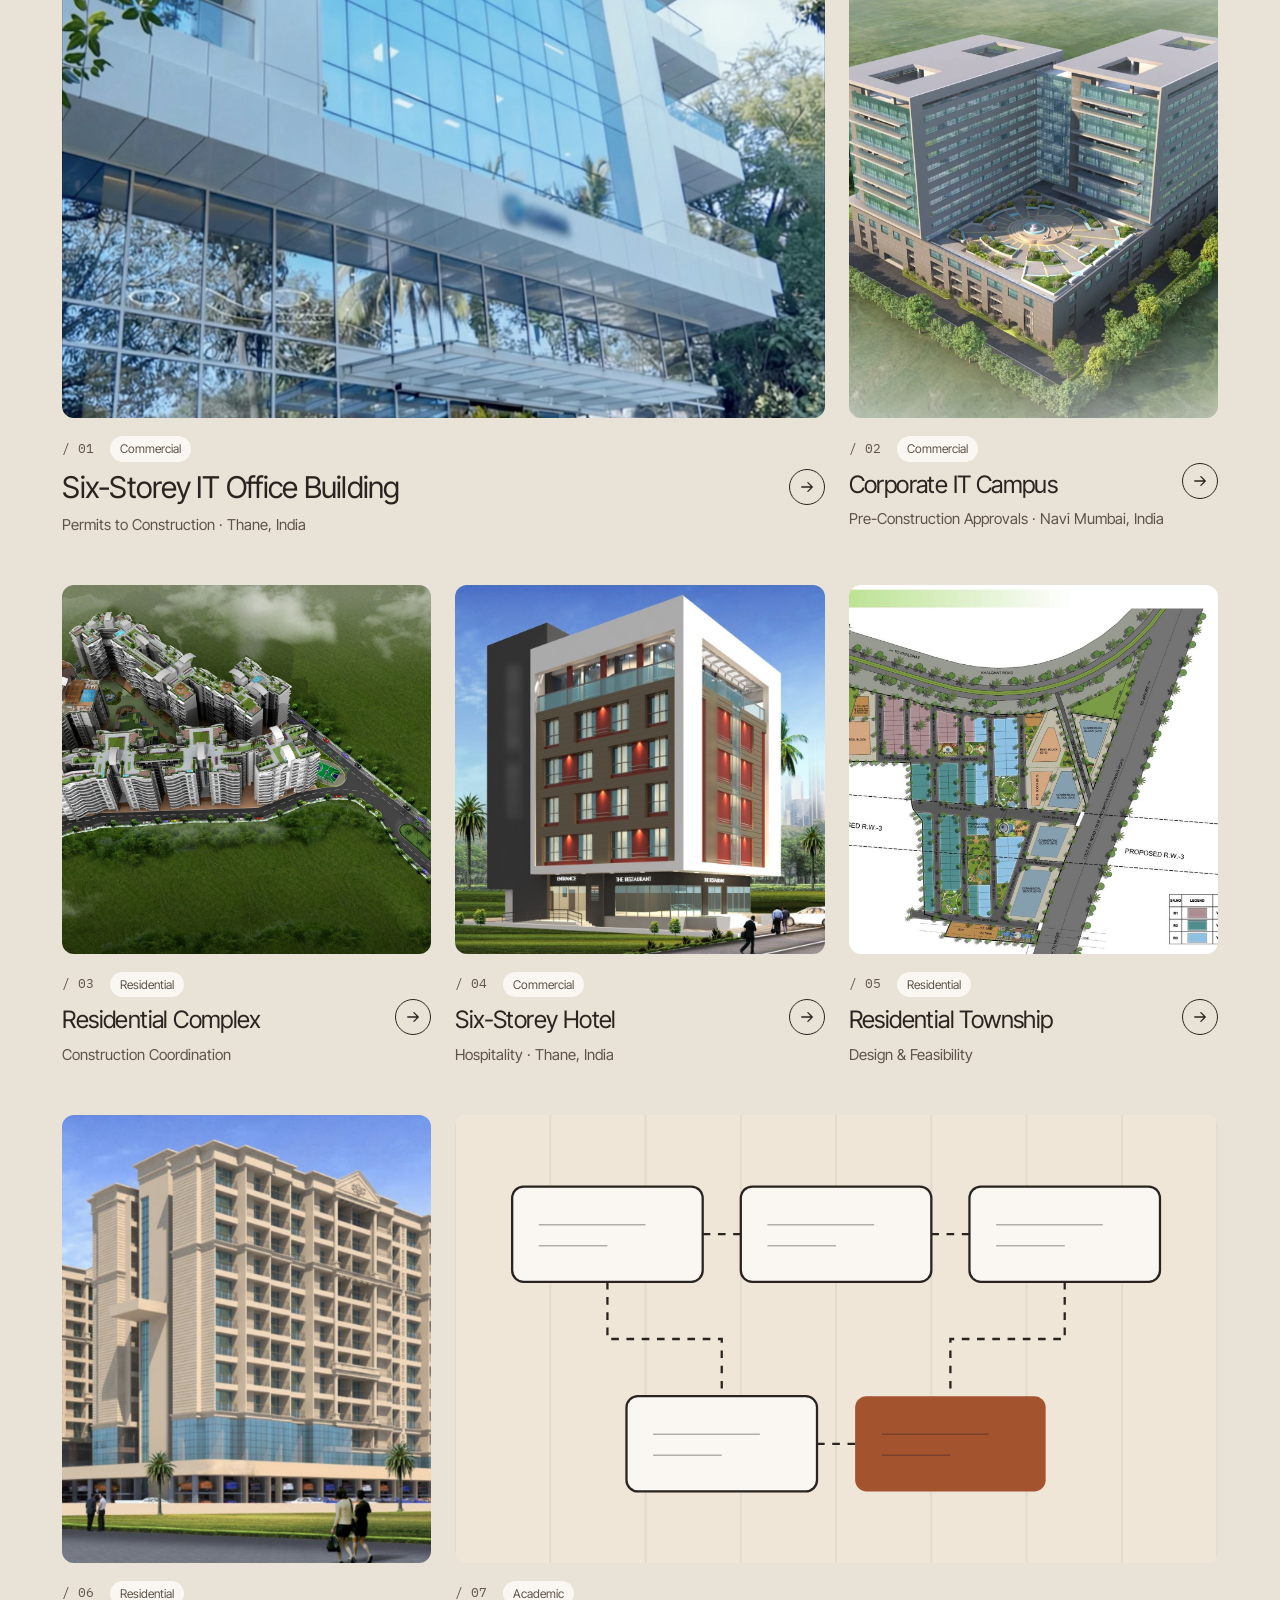
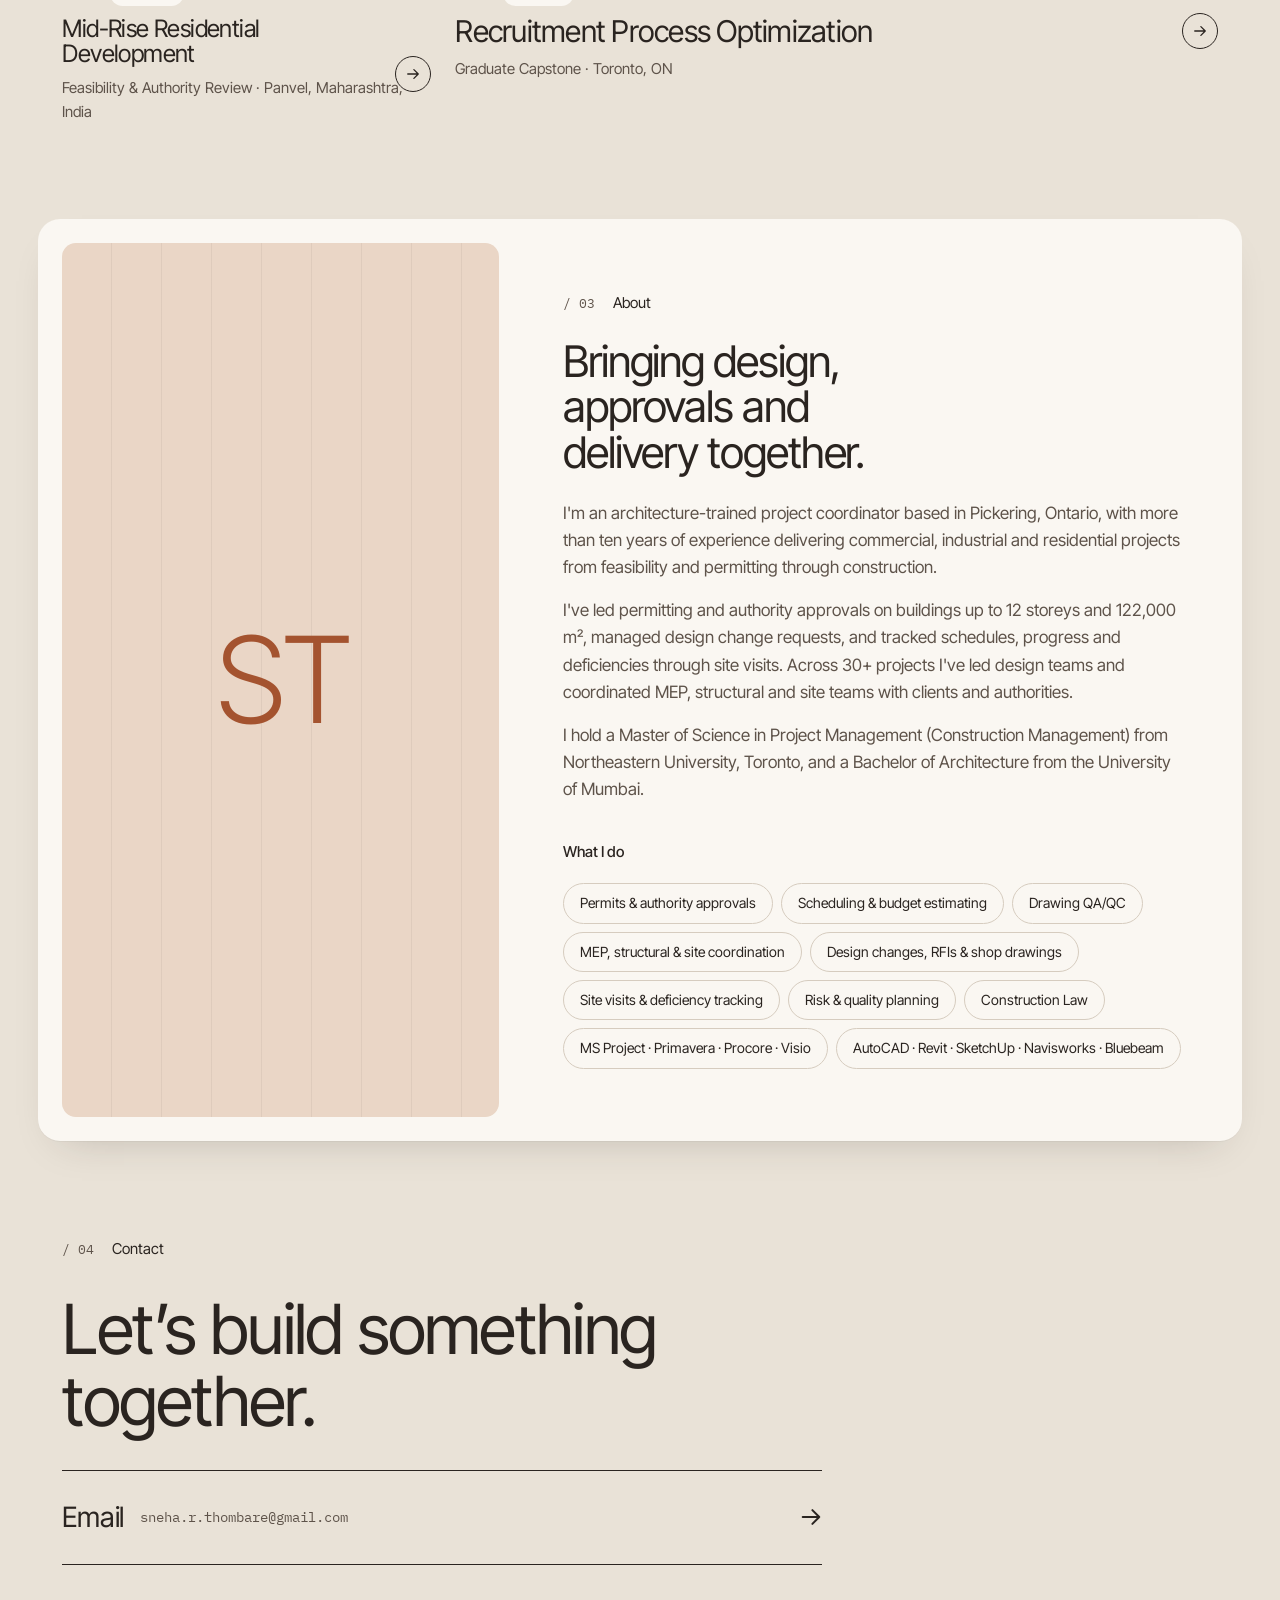
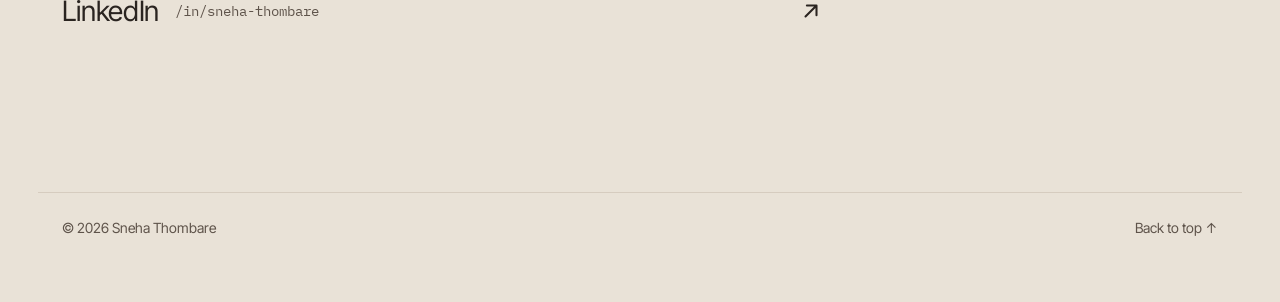
==== commit b810fc29: "Update bio, skills and project content from November 2026 resume Co-Authored-By: Claude Opus 5.5 <no" ====
--- a/index.html
+++ b/index.html
@@ -4,7 +4,7 @@
   <meta charset="utf-8" />
   <meta name="viewport" content="width=device-width, initial-scale=1" />
   <title>Sneha Thombare · Construction Project Manager</title>
-  <meta name="description" content="Portfolio of Sneha Thombare, construction project manager working across residential and commercial developments." />
+  <meta name="description" content="Portfolio of Sneha Thombare, construction project manager working across commercial, industrial and residential developments." />
   <link rel="preconnect" href="https://fonts.googleapis.com" />
   <link rel="preconnect" href="https://fonts.gstatic.com" crossorigin />
   <link href="https://fonts.googleapis.com/css2?family=IBM+Plex+Mono:wght@400;500&family=Inter+Tight:wght@300;400;500;600&display=swap" rel="stylesheet" />
--- a/css/styles.css
+++ b/css/styles.css
@@ -271,9 +271,35 @@
 .facts div { display: flex; justify-content: space-between; gap: var(--s2); padding: 14px 0; border-bottom: 1px solid var(--line); font-size: 15px; }
 .facts dt { color: var(--ink-soft); }
 .facts dd { margin: 0; text-align: right; }
-.case__media { margin: 0; border-radius: 14px; overflow: hidden; min-height: 480px; }
+.case__media { margin: 0; border-radius: 14px; overflow: hidden; min-height: 480px; align-self: start; position: sticky; top: var(--s3); aspect-ratio: 5/4; max-height: calc(100dvh - 2 * var(--s3)); }
 .case__media svg, .case__media img { width: 100%; height: 100%; object-fit: cover; }
 .case__body { display: grid; grid-template-columns: minmax(0, 1.6fr) minmax(0, 1fr); gap: var(--gutter); }
+.facts dd { max-width: 62%; }
+.highlights strong { color: var(--ink); font-weight: 500; }
+.case__section { padding: var(--s5); display: grid; gap: var(--s4); }
+.case__section--split { grid-template-columns: minmax(0, 1fr) minmax(0, 2fr); align-items: start; }
+.case__section--bare { padding: var(--s5) var(--s3) var(--s2); }
+.case__prose { display: grid; gap: var(--s2); max-width: 72ch; color: var(--ink-soft); font-size: 18px; }
+.case__lead { font-size: clamp(19px, 1.6vw, 23px); line-height: 1.55; letter-spacing: -0.01em; color: var(--ink); max-width: 60ch; }
+.steps { margin: 0; padding: 0; list-style: none; display: grid; grid-template-columns: repeat(5, minmax(0, 1fr)); gap: var(--s3); }
+.steps li { display: grid; gap: 10px; align-content: start; padding-top: var(--s2); border-top: 1px solid var(--ink); }
+.steps__num { font-family: var(--font-mono); font-size: 13px; color: var(--accent); }
+.steps h3 { font-size: 20px; letter-spacing: -0.015em; }
+.steps p { font-size: 15px; color: var(--ink-soft); }
+.features { display: grid; grid-template-columns: repeat(3, minmax(0, 1fr)); gap: var(--gutter); }
+.features li { padding: var(--s4); display: grid; gap: 12px; align-content: start; }
+.features li:first-child { grid-column: span 2; background: var(--dark); color: var(--on-dark); }
+.features li:first-child p { color: var(--on-dark); opacity: .85; }
+.features h3 { font-size: 22px; letter-spacing: -0.015em; }
+.features h3::before { content: ""; display: block; width: 28px; height: 3px; background: var(--accent); margin-bottom: var(--s2); }
+.features p { font-size: 16px; color: var(--ink-soft); }
+.case__body--even { grid-template-columns: 1fr 1fr; }
+.case__block--accent { background: var(--tone-clay); }
+.ticks, .dashes { margin: 0; padding: 0; list-style: none; display: grid; gap: 14px; }
+.ticks li, .dashes li { display: grid; grid-template-columns: 22px 1fr; gap: 12px; font-size: 17px; color: var(--ink); }
+.dashes li { color: var(--ink-soft); font-size: 16px; }
+.ticks li::before { content: ""; width: 16px; height: 9px; margin-top: 6px; border-left: 2px solid var(--accent); border-bottom: 2px solid var(--accent); transform: rotate(-45deg); }
+.dashes li::before { content: ""; width: 14px; height: 1px; margin-top: 13px; background: var(--ink-soft); }
 .highlights { margin: 0; padding: 0; list-style: none; counter-reset: h; display: grid; gap: var(--s3); }
 .highlights li { counter-increment: h; display: grid; grid-template-columns: 40px 1fr; gap: var(--s2); color: var(--ink-soft); font-size: 17px; max-width: 70ch; padding-top: var(--s2); border-top: 1px solid var(--line); }
 .highlights li::before { content: "/ " counter(h, decimal-leading-zero); font-family: var(--font-mono); font-size: 13px; color: var(--accent); padding-top: 4px; }
@@ -342,7 +368,10 @@
   .about__portrait, .portrait-ph { min-height: 320px; }
   .about__text { padding: var(--s3) var(--s2); }
   .case__hero, .case__body { grid-template-columns: 1fr; }
-  .case__media { min-height: 0; aspect-ratio: 4/3; }
+  .case__media { min-height: 0; aspect-ratio: 4/3; position: static; max-height: none; }
+  .steps { grid-template-columns: repeat(2, minmax(0, 1fr)); }
+  .features { grid-template-columns: repeat(2, minmax(0, 1fr)); }
+  .case__section--split, .case__body--even { grid-template-columns: 1fr; }
 }
 @media (max-width: 720px) {
   .hero { padding: var(--s2); }
@@ -378,7 +407,12 @@
   .stage__num { display: none; }
   .case__intro { padding: var(--s3) var(--s1); }
   .case__block { padding: var(--s4) var(--s3); }
-  .case__pager, .gallery { grid-template-columns: 1fr; }
+  .case__pager, .gallery, .steps, .features { grid-template-columns: 1fr; }
+  .features li:first-child { grid-column: auto; }
+  .case__section { padding: var(--s4) var(--s3); }
+  .case__section--bare { padding: var(--s4) var(--s1) 0; }
+  .facts div { flex-direction: column; gap: 2px; }
+  .facts dd { text-align: left; max-width: none; }
   .highlights li { grid-template-columns: 1fr; gap: 4px; font-size: 16px; }
   .case__pager a:last-child { text-align: left; }
   .case__pager a:last-child .eyebrow { justify-content: flex-start; }
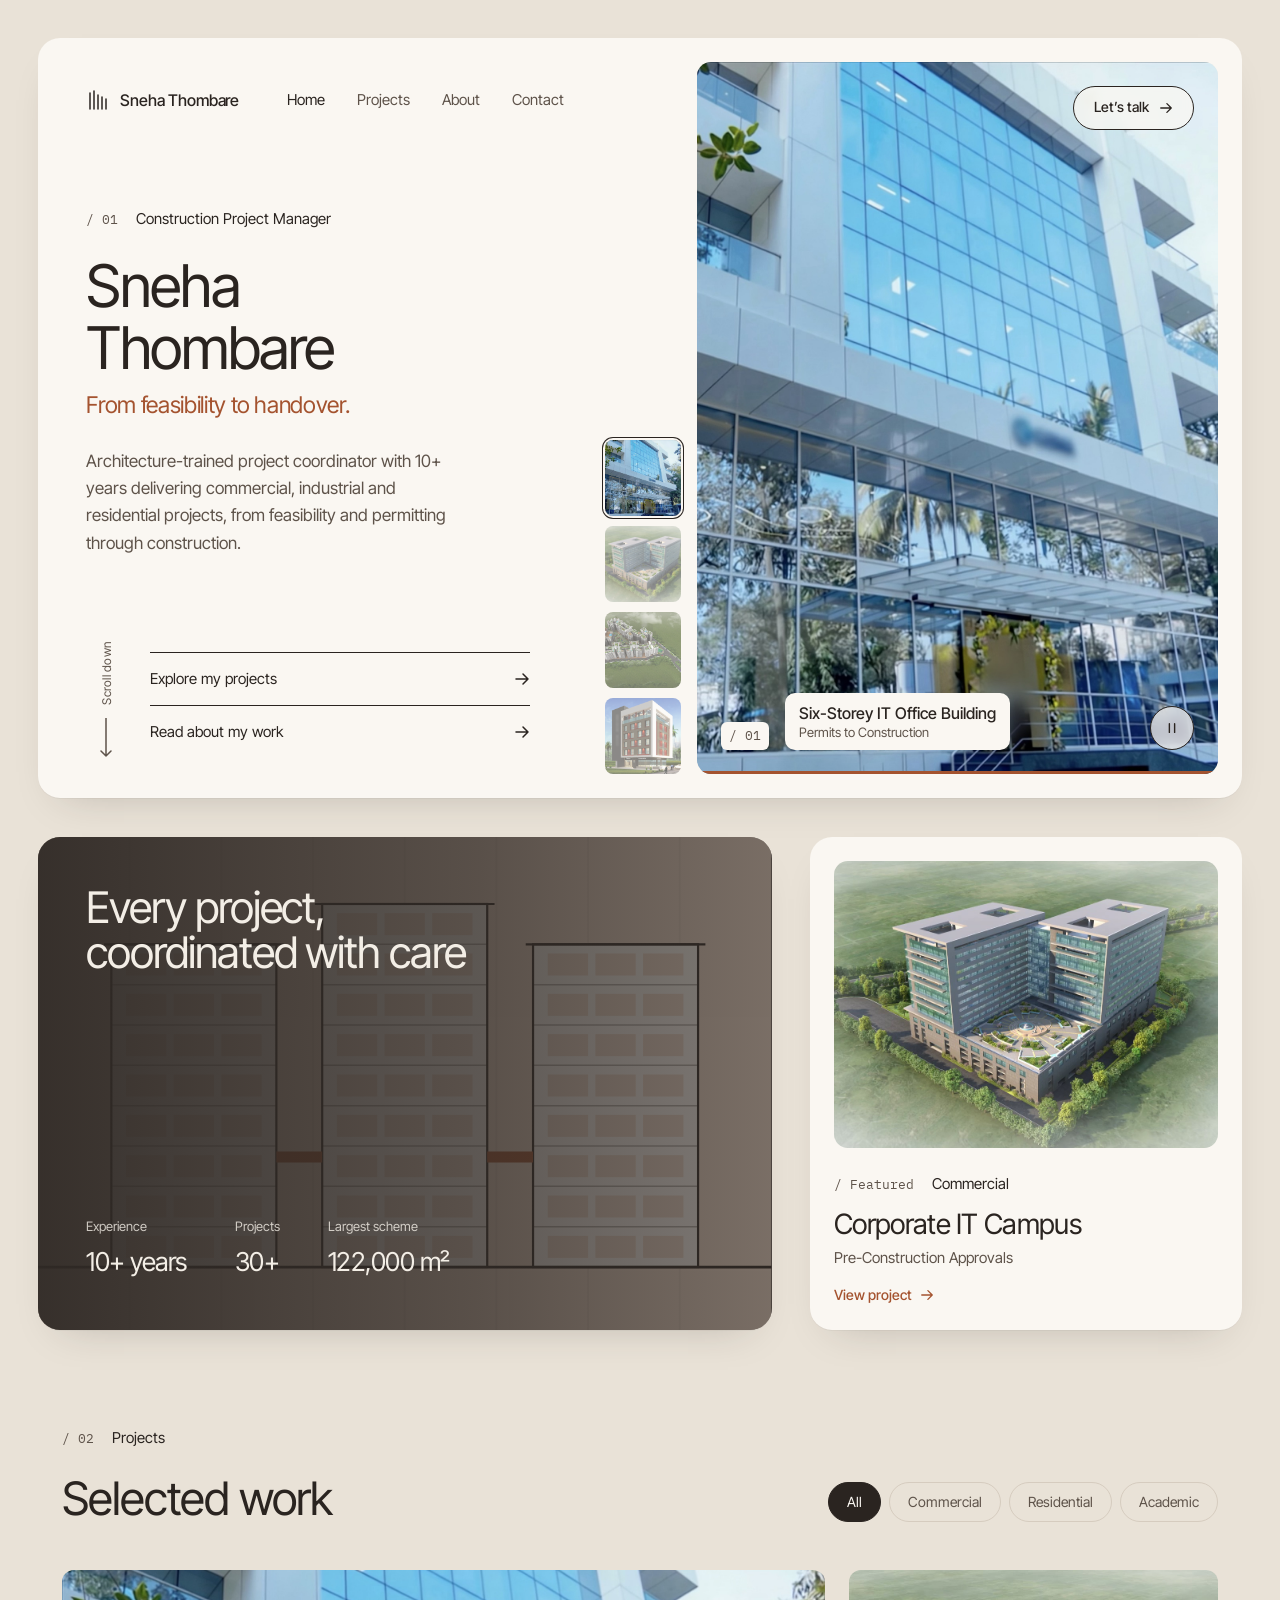
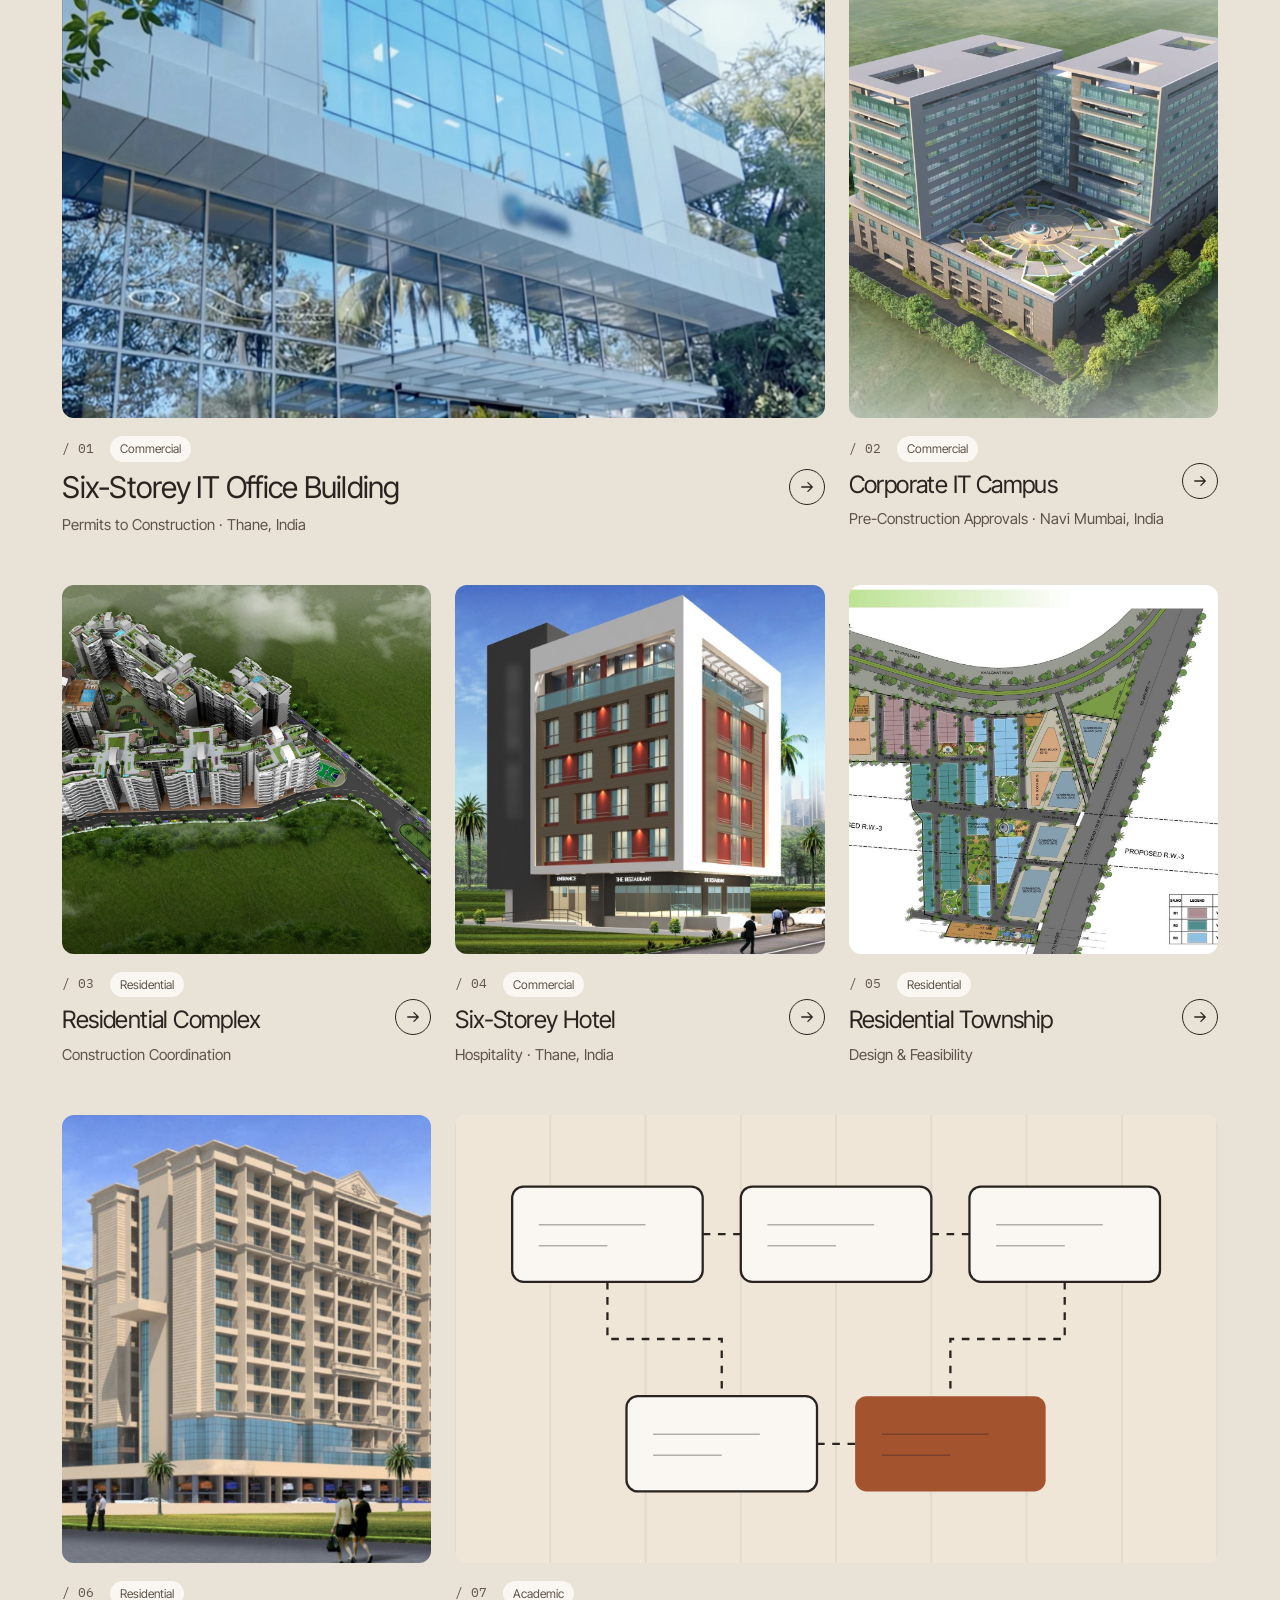
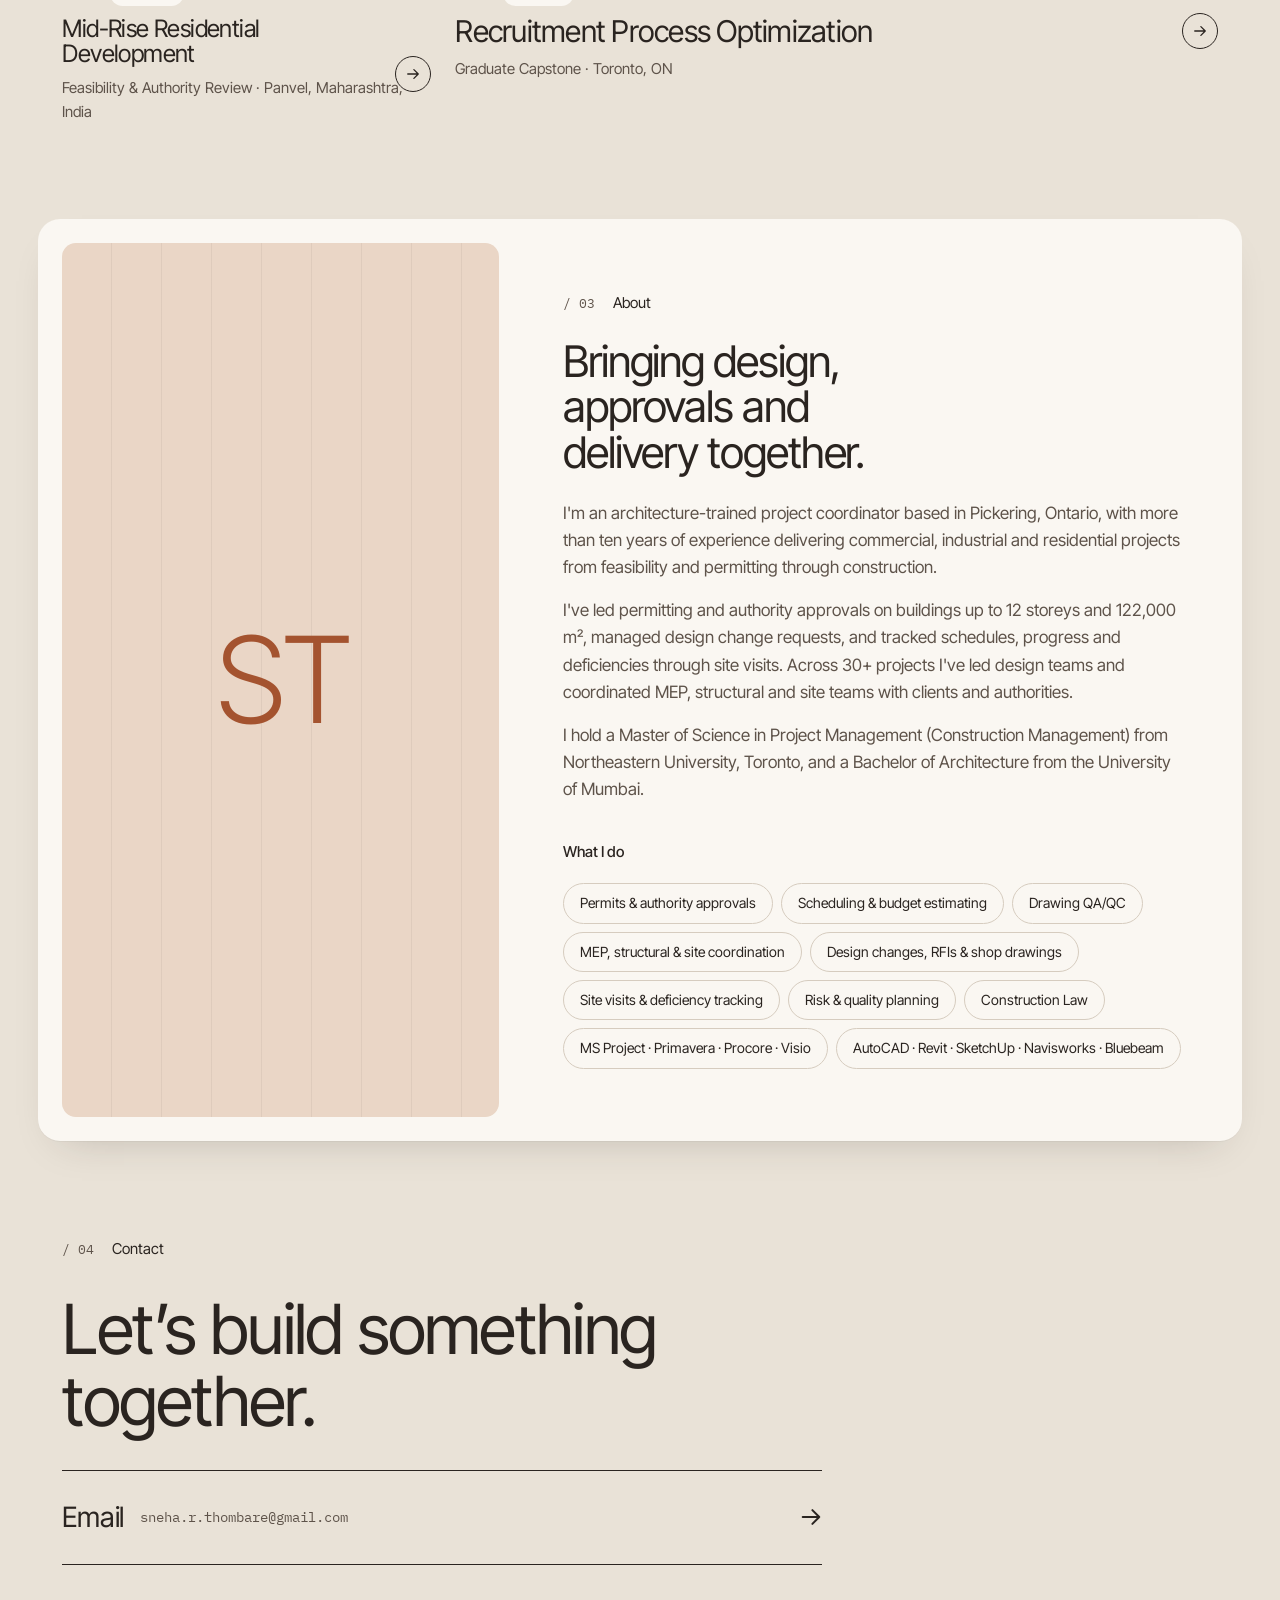
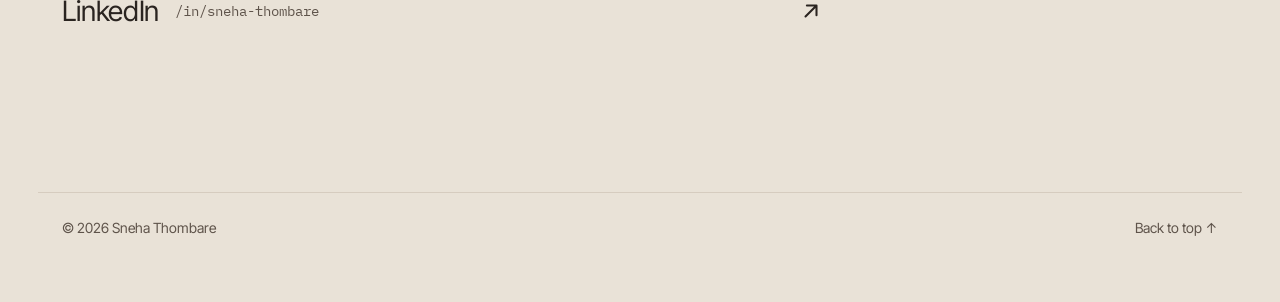
==== commit 099312cc: "Version CSS/JS links so browsers load fresh content after updates Co-Authored-By: Claude Opus 5.5 <n" ====
--- a/index.html
+++ b/index.html
@@ -8,7 +8,7 @@
   <link rel="preconnect" href="https://fonts.googleapis.com" />
   <link rel="preconnect" href="https://fonts.gstatic.com" crossorigin />
   <link href="https://fonts.googleapis.com/css2?family=IBM+Plex+Mono:wght@400;500&family=Inter+Tight:wght@300;400;500;600&display=swap" rel="stylesheet" />
-  <link rel="stylesheet" href="css/styles.css" />
+  <link rel="stylesheet" href="css/styles.css?v=20261119" />
 </head>
 <body>
   <a class="skip-link" href="#main">Skip to main content</a>
@@ -120,7 +120,7 @@
     </footer>
   </div>
 
-  <script src="js/data.js"></script>
-  <script src="js/main.js"></script>
+  <script src="js/data.js?v=20261119"></script>
+  <script src="js/main.js?v=20261119"></script>
 </body>
 </html>
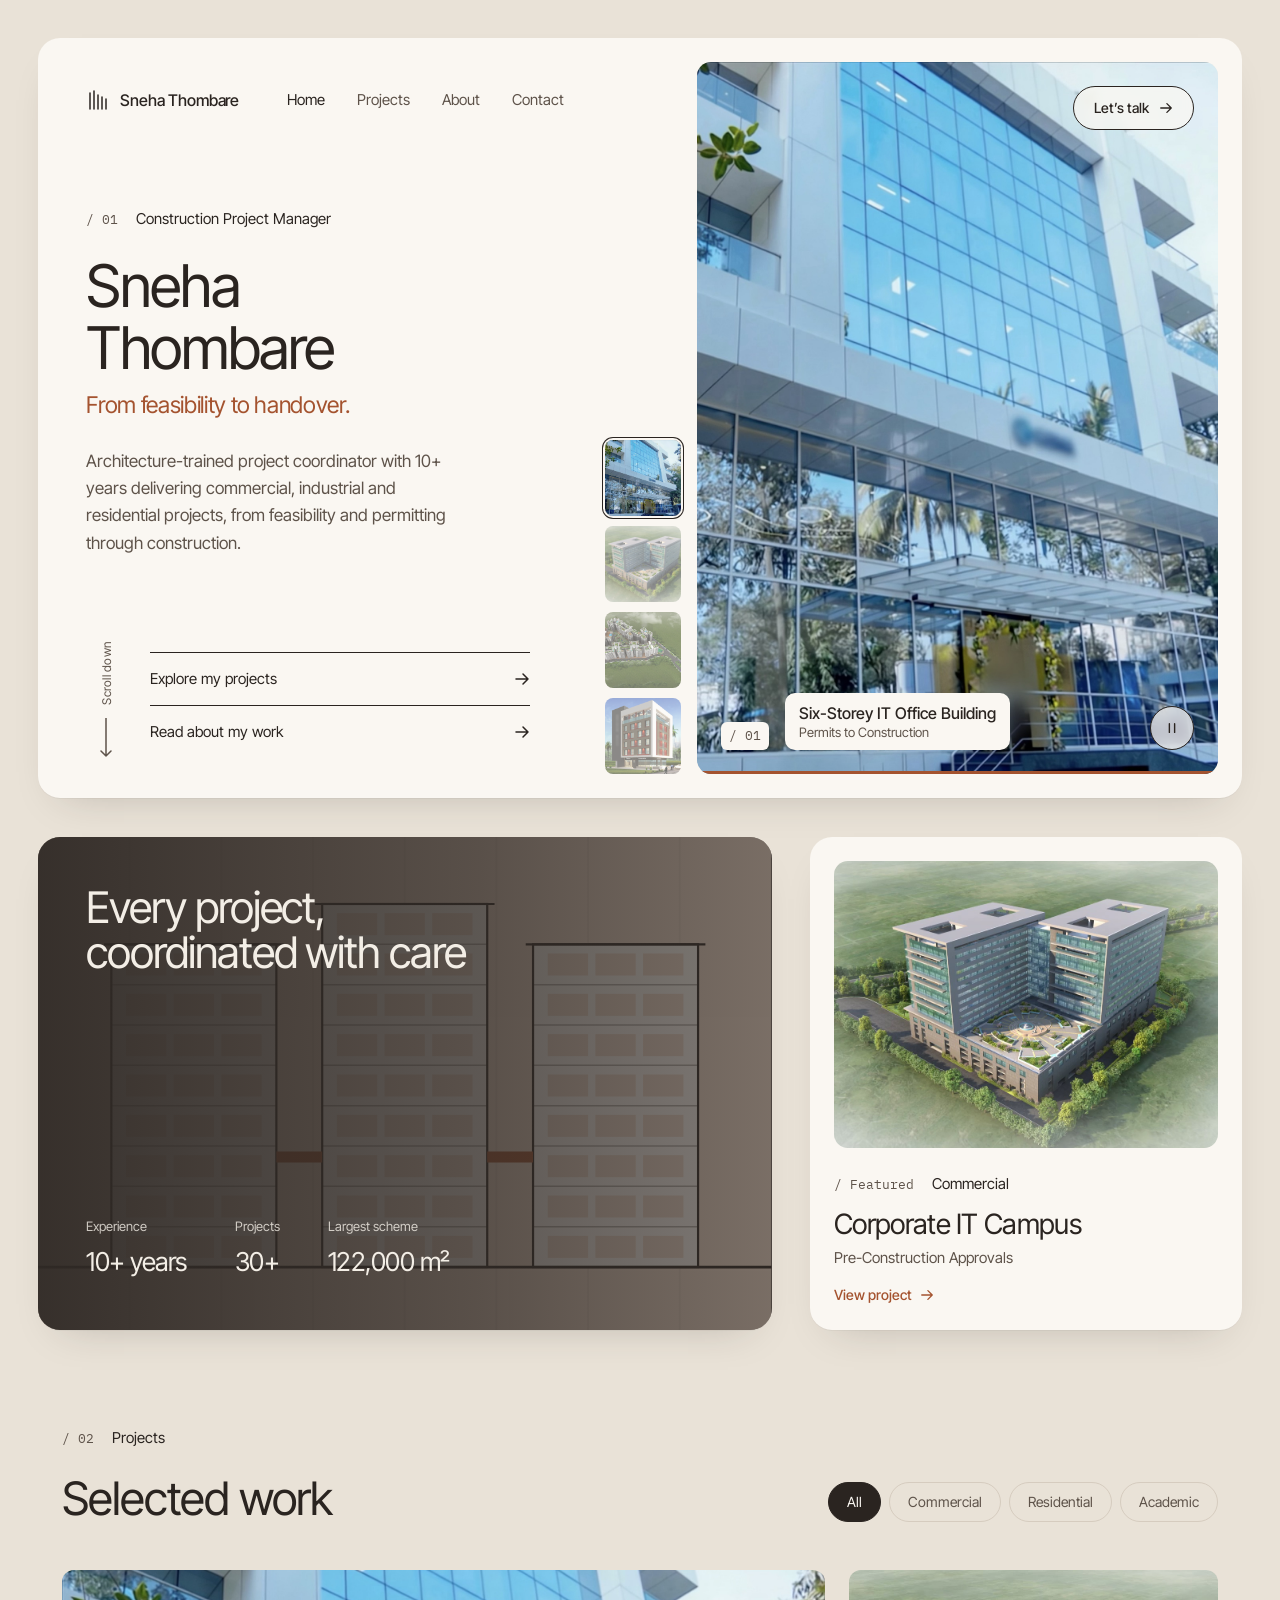
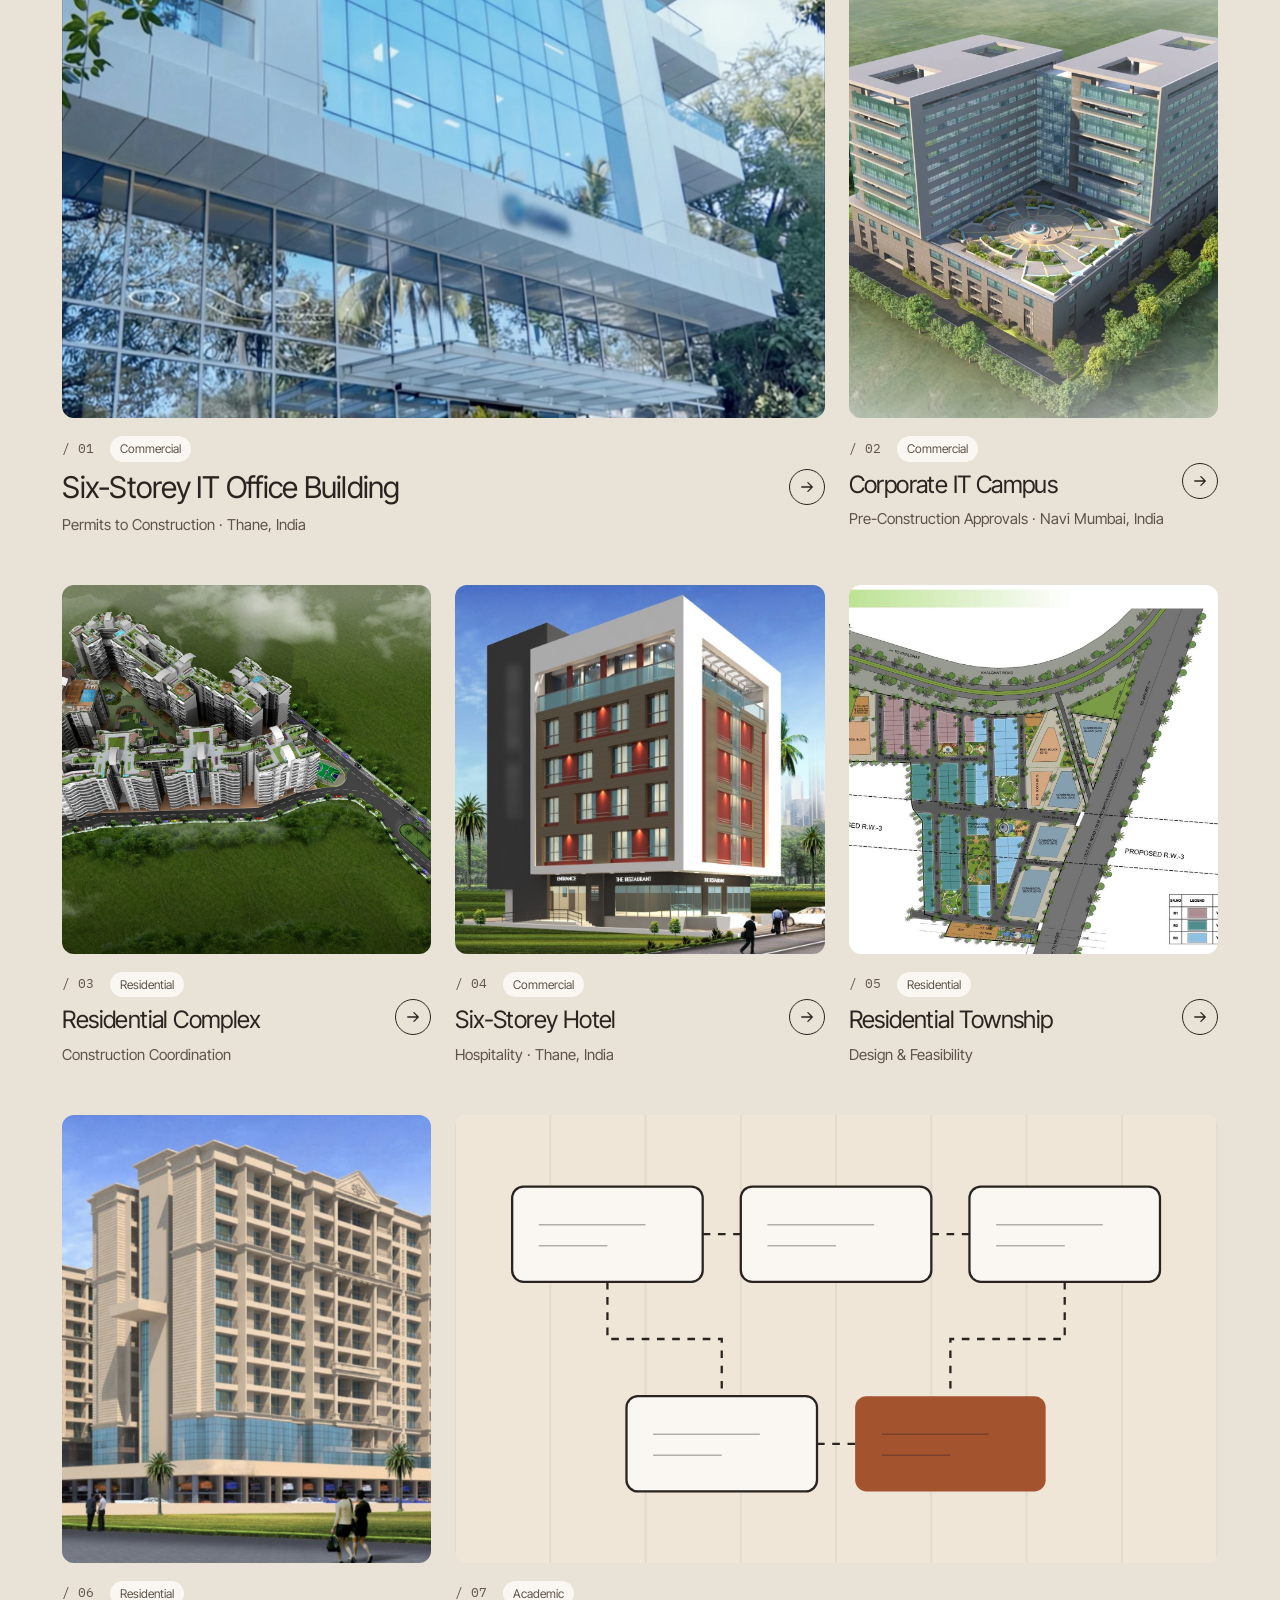
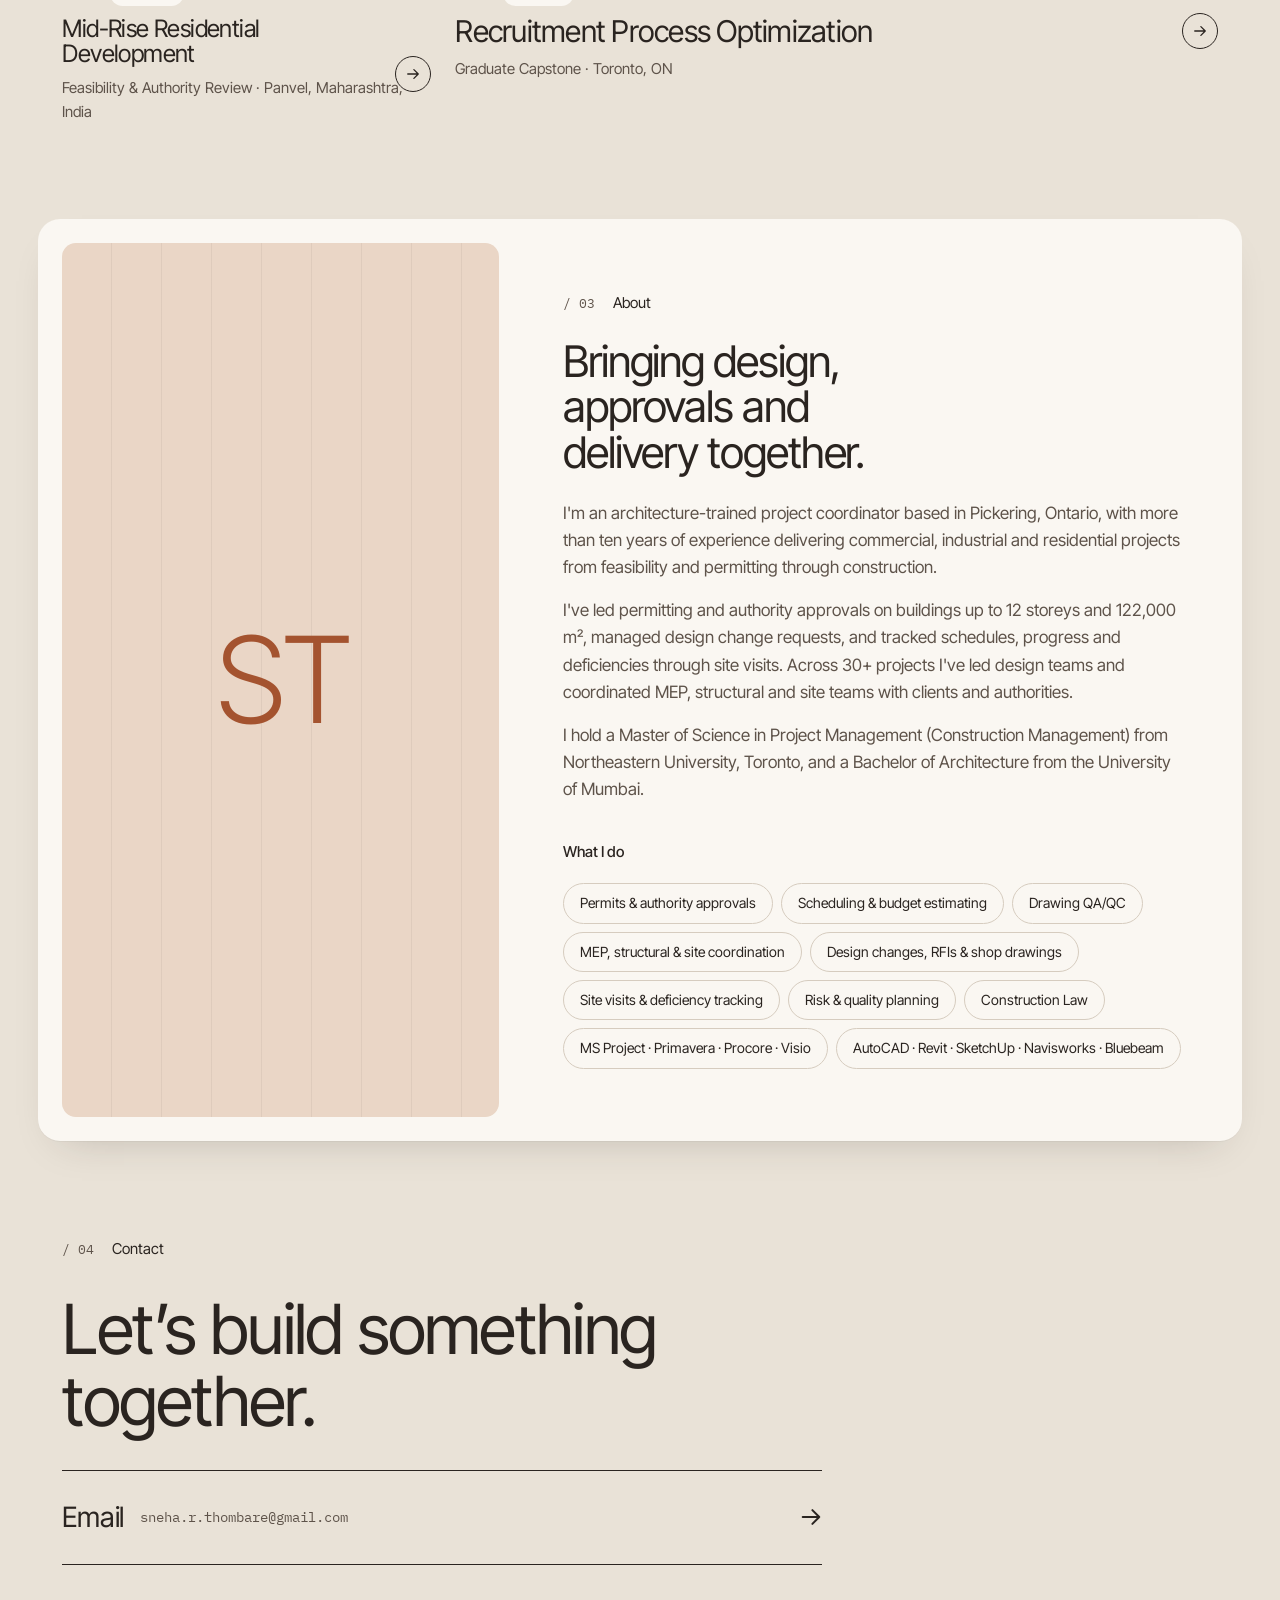
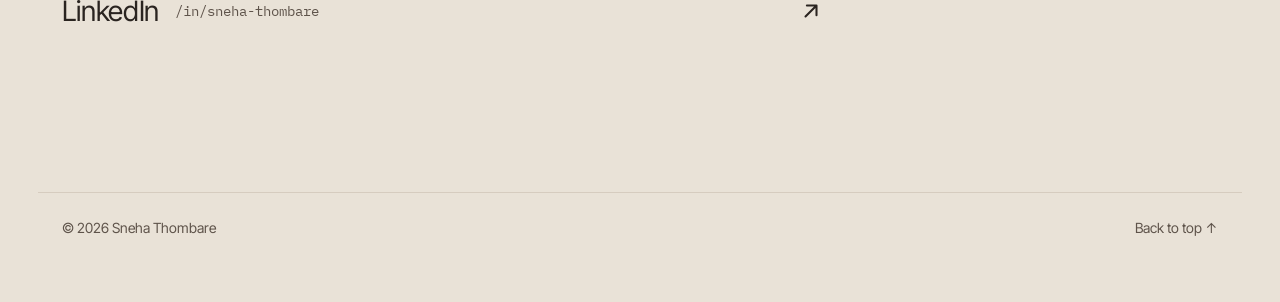
==== commit 949f2b25: "Describe recruitment capstone as an individual project Co-Authored-By: Claude Opus 5.5 <noreply@anth" ====
--- a/index.html
+++ b/index.html
@@ -8,7 +8,7 @@
   <link rel="preconnect" href="https://fonts.googleapis.com" />
   <link rel="preconnect" href="https://fonts.gstatic.com" crossorigin />
   <link href="https://fonts.googleapis.com/css2?family=IBM+Plex+Mono:wght@400;500&family=Inter+Tight:wght@300;400;500;600&display=swap" rel="stylesheet" />
-  <link rel="stylesheet" href="css/styles.css?v=20261119" />
+  <link rel="stylesheet" href="css/styles.css?v=20261119b" />
 </head>
 <body>
   <a class="skip-link" href="#main">Skip to main content</a>
@@ -120,7 +120,7 @@
     </footer>
   </div>
 
-  <script src="js/data.js?v=20261119"></script>
-  <script src="js/main.js?v=20261119"></script>
+  <script src="js/data.js?v=20261119b"></script>
+  <script src="js/main.js?v=20261119b"></script>
 </body>
 </html>
